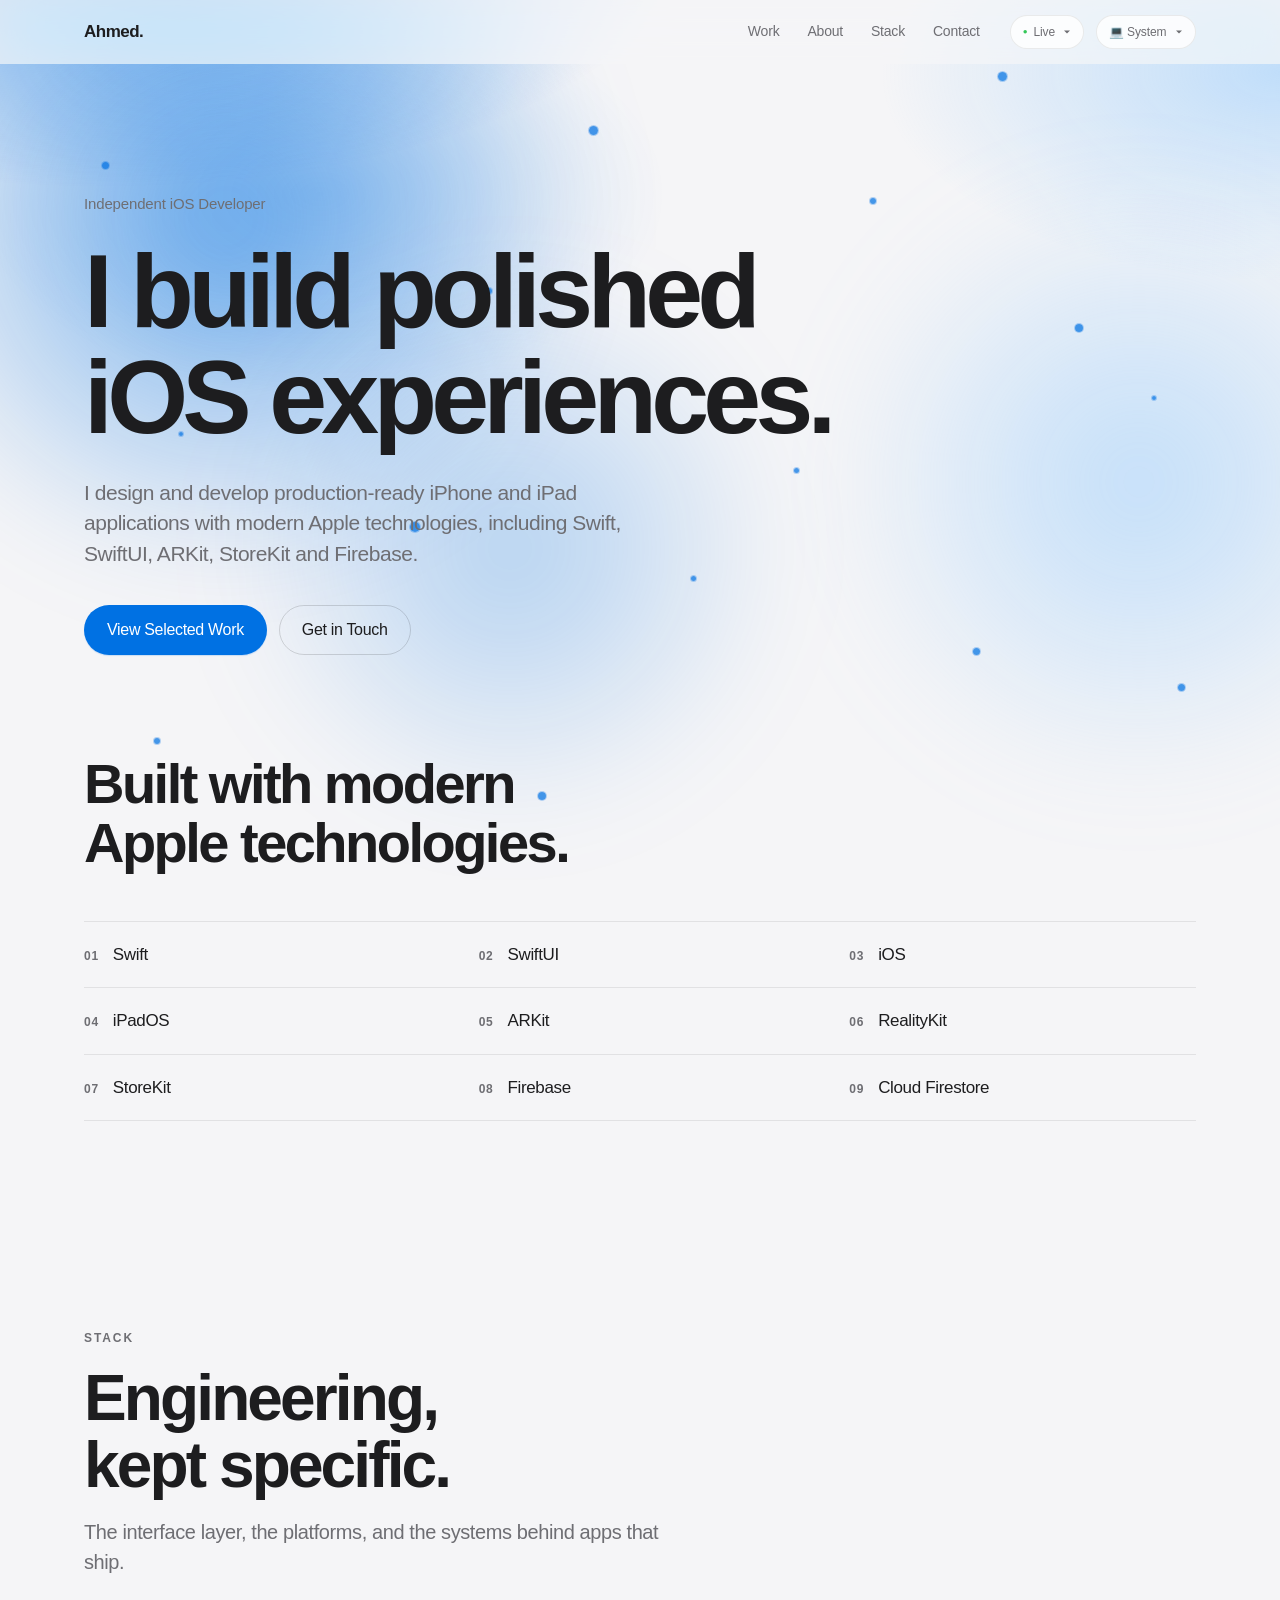
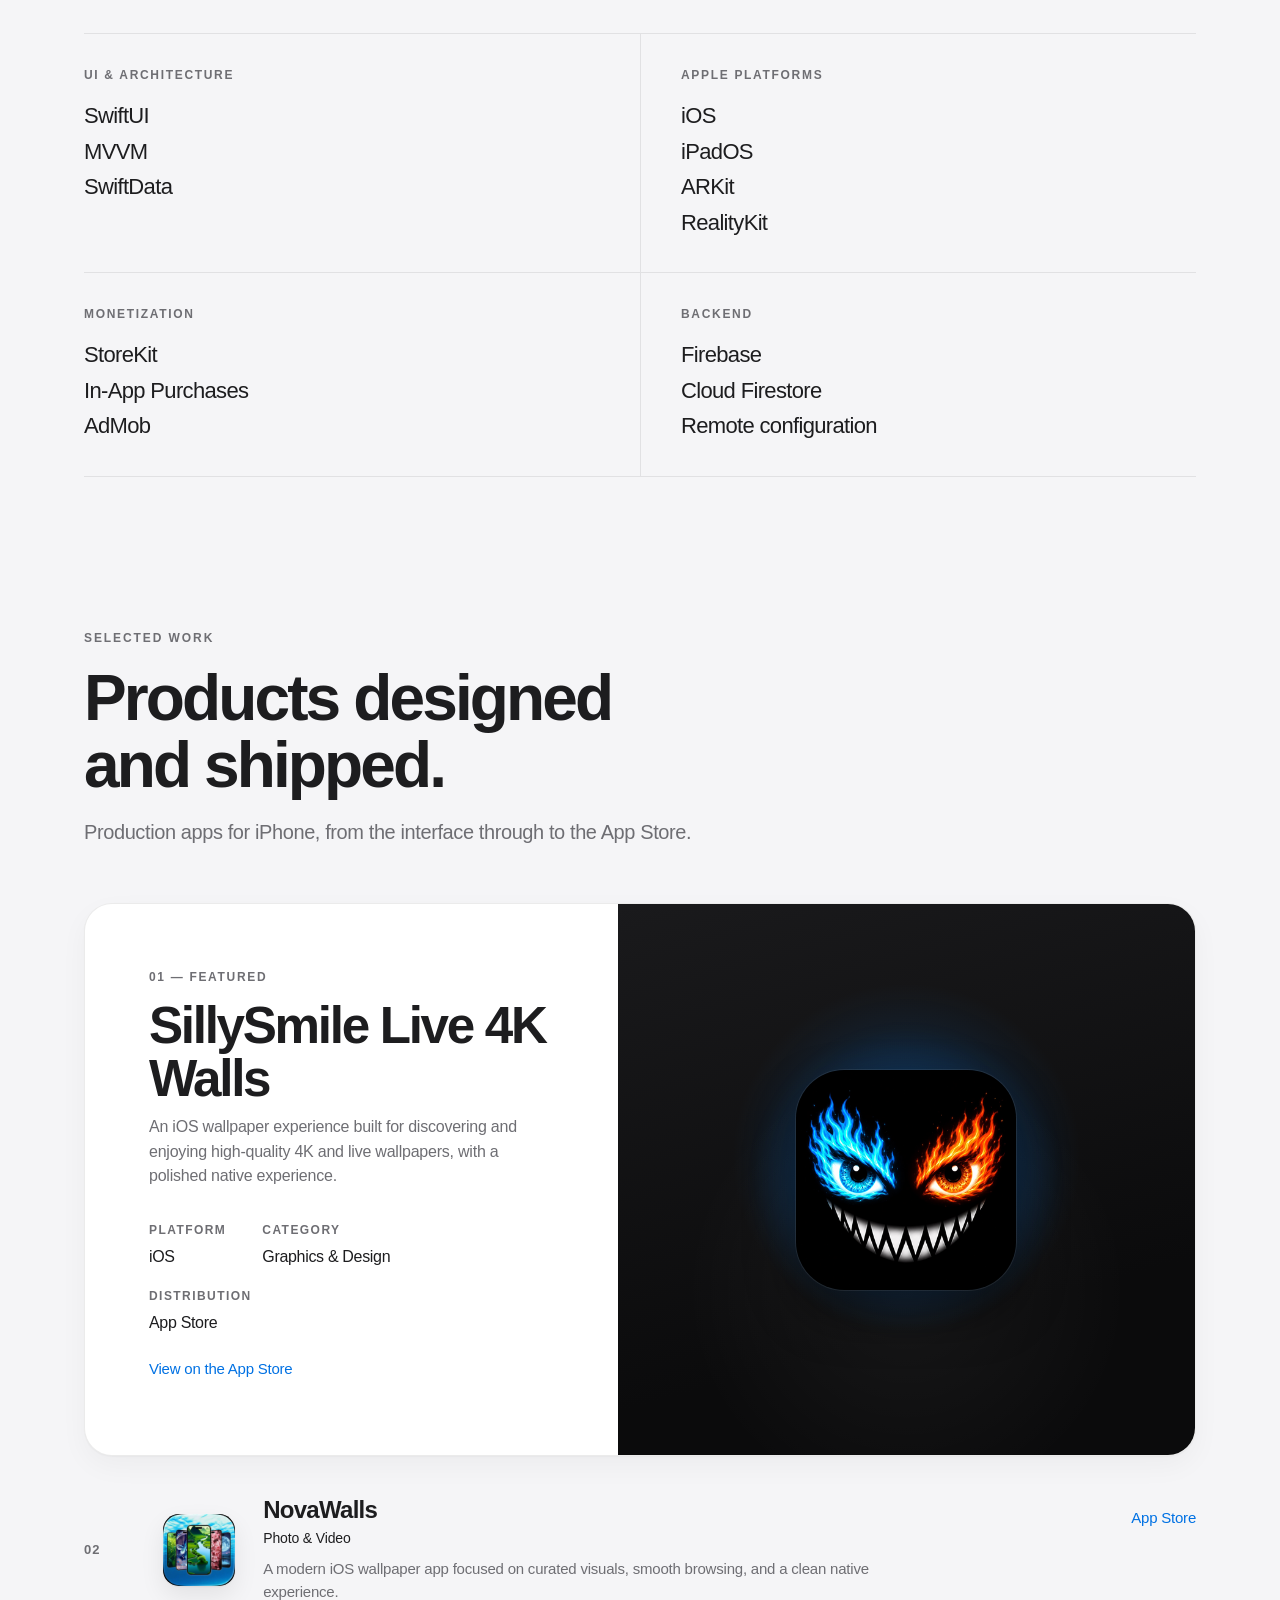
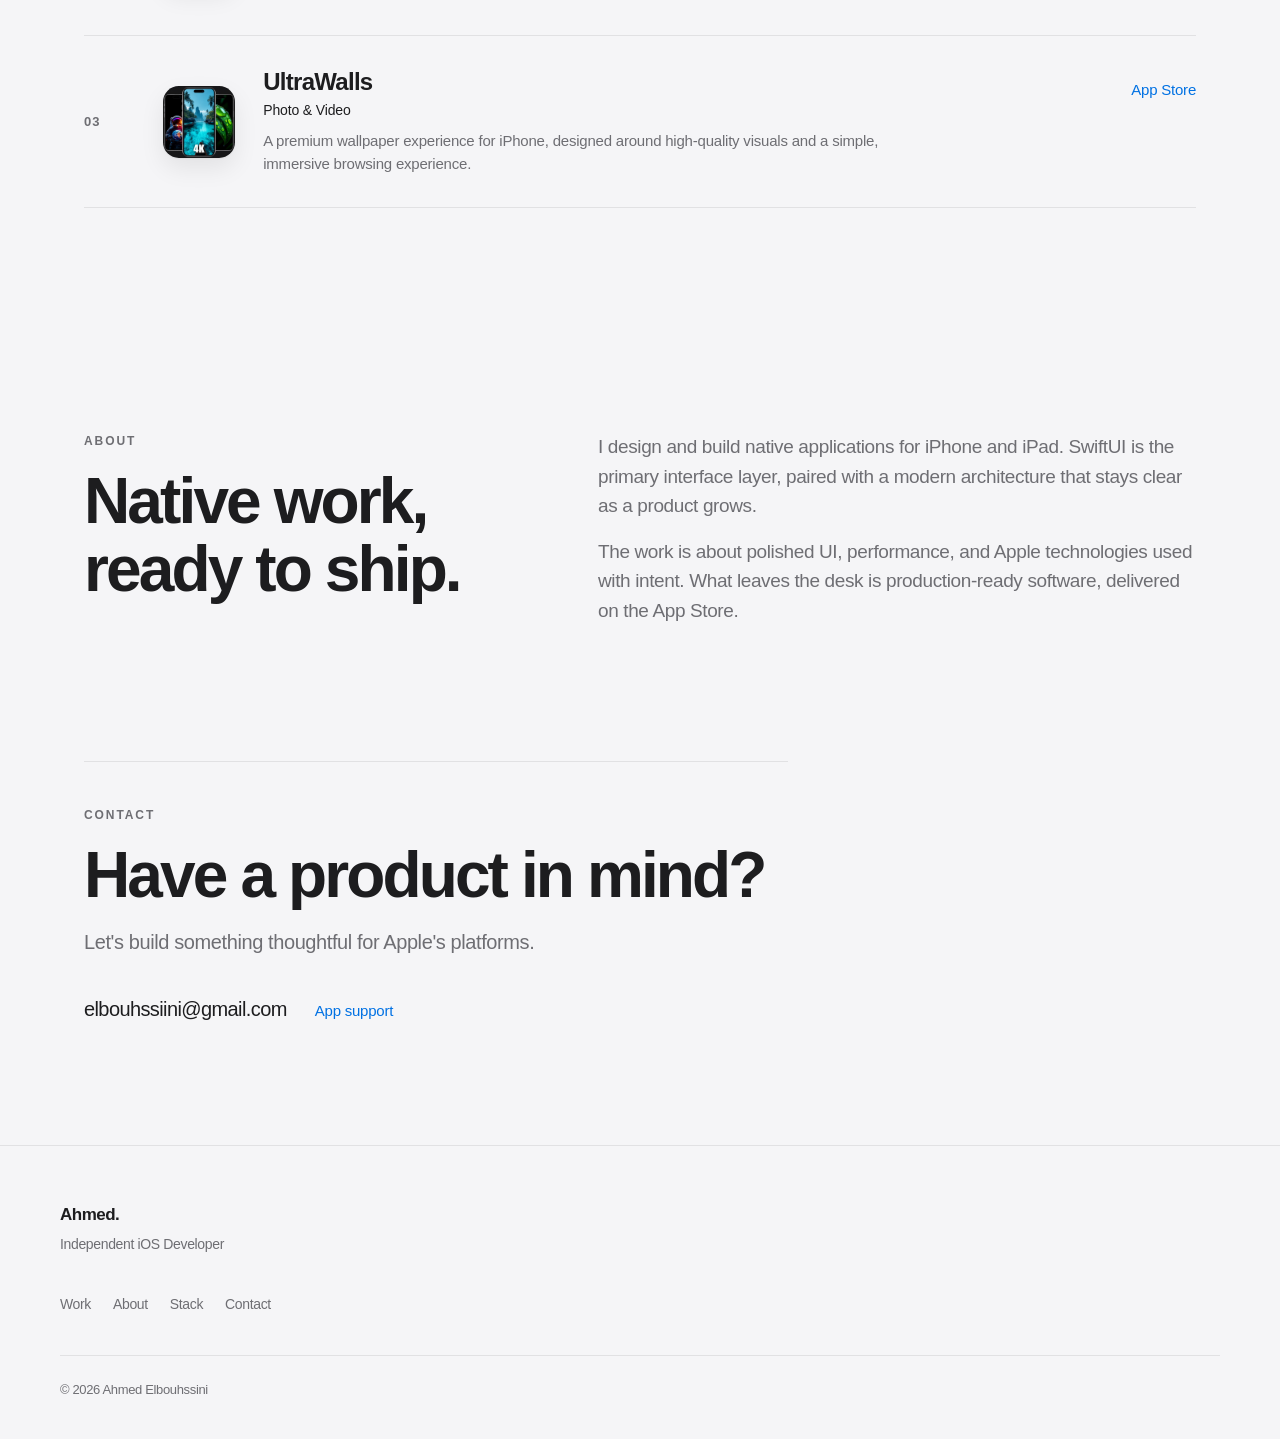
==== index.html @ b19d65b2 "Show only Live on the sync pill until it is opened. Co-authored-by: Cursor <cursoragent@cursor.com>" ====
<!DOCTYPE html>
<html lang="en">

<head>
    <meta charset="UTF-8">
    <meta name="viewport" content="width=device-width, initial-scale=1.0">
    <title>Ahmed Elbouhssini — Independent iOS Developer</title>
    <meta name="description"
        content="Independent iOS developer building polished experiences for iPhone and iPad.">
    <meta name="author" content="Ahmed Elbouhssini">
    <meta name="theme-color" content="#f5f5f7">
    <meta name="robots" content="index, follow">
    <link rel="canonical" href="https://elbouhssiini-a11y.github.io/">

    <meta property="og:type" content="website">
    <meta property="og:url" content="https://elbouhssiini-a11y.github.io/">
    <meta property="og:title" content="Ahmed Elbouhssini — Independent iOS Developer">
    <meta property="og:description"
        content="Independent iOS developer building polished experiences for iPhone and iPad.">
    <meta property="og:site_name" content="Ahmed Elbouhssini">
    <meta property="og:locale" content="en_US">

    <meta name="twitter:card" content="summary">
    <meta name="twitter:title" content="Ahmed Elbouhssini — Independent iOS Developer">
    <meta name="twitter:description"
        content="Independent iOS developer building polished experiences for iPhone and iPad.">

    <script>
        (function () {
            try {
                var key = "portfolio-theme";
                var pref = localStorage.getItem(key) || "system";
                var resolved = pref === "dark" || (pref !== "light" && window.matchMedia("(prefers-color-scheme: dark)").matches)
                    ? "dark"
                    : "light";
                document.documentElement.setAttribute("data-theme", resolved);
                document.documentElement.setAttribute("data-theme-pref", pref);
                var themeMeta = document.querySelector('meta[name="theme-color"]');
                if (themeMeta) themeMeta.setAttribute("content", resolved === "dark" ? "#0b0b0c" : "#f5f5f7");
            } catch (e) {}
        })();
    </script>
    <link rel="stylesheet" href="style.css">
</head>

<body>
    <div class="ambient" aria-hidden="true">
        <span class="ambient-orb ambient-orb-a"></span>
        <span class="ambient-orb ambient-orb-b"></span>
        <span class="ambient-orb ambient-orb-c"></span>
        <div class="ambient-dots">
            <span></span><span></span><span></span><span></span>
            <span></span><span></span><span></span><span></span>
            <span></span><span></span><span></span><span></span>
            <span></span><span></span><span></span><span></span>
        </div>
    </div>
    <a class="skip-link" href="#main">Skip to content</a>

    <header class="site-header">
        <nav class="nav" aria-label="Primary">
            <a class="logo" href="index.html">Ahmed.</a>
            <div class="nav-right">
                <ul class="nav-links" id="primary-nav">
                    <li><a href="#work">Work</a></li>
                    <li><a href="#about">About</a></li>
                    <li><a href="#stack">Stack</a></li>
                    <li><a href="#contact">Contact</a></li>
                </ul>
                <div class="sync-status" id="sync-status" hidden>
                    <button type="button" class="sync-status-toggle" id="sync-status-toggle" aria-expanded="false" aria-controls="sync-status-panel">
                        <span class="sync-status-dot" aria-hidden="true">●</span>
                        <span id="sync-status-label">Live</span>
                    </button>
                    <div class="sync-status-panel" id="sync-status-panel" role="status" hidden>
                        <p id="sync-status-detail"></p>
                    </div>
                </div>
                <noscript>
                    <p class="sync-status is-unavailable"><span aria-hidden="true">●</span> Sync unavailable</p>
                </noscript>
                <div class="theme-switch">
                    <label class="visually-hidden" for="theme-select">Appearance</label>
                    <select id="theme-select" class="theme-select" aria-label="Appearance">
                        <option value="system">💻 System</option>
                        <option value="light">☀️ Light</option>
                        <option value="dark">🌙 Dark</option>
                    </select>
                </div>
                <button class="nav-toggle" type="button" aria-expanded="false" aria-controls="primary-nav"
                    aria-label="Open menu">
                    <span></span><span></span><span></span>
                </button>
            </div>
        </nav>
    </header>

    <main id="main">
        <section class="hero" aria-labelledby="hero-heading">
            <div class="hero-inner reveal">
                <p class="hero-eyebrow">Independent iOS Developer</p>
                <h1 id="hero-heading">I build polished iOS experiences.</h1>
                <p class="hero-copy">
                    I design and develop production-ready iPhone and iPad applications with modern Apple technologies, including Swift, SwiftUI, ARKit, StoreKit and Firebase.
                </p>
                <div class="hero-actions">
                    <a href="#work" class="btn btn-primary">View Selected Work</a>
                    <a href="#contact" class="btn btn-secondary">Get in Touch</a>
                </div>
            </div>
        </section>

        <section class="tech-band" aria-labelledby="tech-heading">
            <div class="container">
                <h2 class="tech-statement reveal" id="tech-heading">Built with modern Apple technologies.</h2>
                <ol class="tech-index reveal">
                    <li>Swift</li>
                    <li>SwiftUI</li>
                    <li>iOS</li>
                    <li>iPadOS</li>
                    <li>ARKit</li>
                    <li>RealityKit</li>
                    <li>StoreKit</li>
                    <li>Firebase</li>
                    <li>Cloud Firestore</li>
                </ol>
            </div>
        </section>

        <section class="section" id="stack" aria-labelledby="stack-heading">
            <div class="container">
                <header class="section-intro reveal">
                    <p class="section-kicker">Stack</p>
                    <h2 class="section-title" id="stack-heading">Engineering, kept specific.</h2>
                    <p class="section-lead">The interface layer, the platforms, and the systems behind apps that ship.</p>
                </header>
                <div class="stack-grid reveal">
                    <article class="stack-group">
                        <h3>UI &amp; Architecture</h3>
                        <ul>
                            <li>SwiftUI</li>
                            <li>MVVM</li>
                            <li>SwiftData</li>
                        </ul>
                    </article>
                    <article class="stack-group">
                        <h3>Apple Platforms</h3>
                        <ul>
                            <li>iOS</li>
                            <li>iPadOS</li>
                            <li>ARKit</li>
                            <li>RealityKit</li>
                        </ul>
                    </article>
                    <article class="stack-group">
                        <h3>Monetization</h3>
                        <ul>
                            <li>StoreKit</li>
                            <li>In-App Purchases</li>
                            <li>AdMob</li>
                        </ul>
                    </article>
                    <article class="stack-group">
                        <h3>Backend</h3>
                        <ul>
                            <li>Firebase</li>
                            <li>Cloud Firestore</li>
                            <li>Remote configuration</li>
                        </ul>
                    </article>
                </div>
            </div>
        </section>

        <section class="section section-work" id="work" aria-labelledby="work-heading">
            <div class="container">
                <header class="section-intro reveal">
                    <p class="section-kicker">Selected work</p>
                    <h2 class="section-title" id="work-heading">Products designed and shipped.</h2>
                    <p class="section-lead">Production apps for iPhone, from the interface through to the App Store.</p>
                </header>

                <p class="work-status" id="work-status" role="status">Loading selected work.</p>
                <div id="work-featured"></div>
                <div class="case-list" id="work-cases"></div>
                <noscript>
                    <p class="work-status">Selected work loads from the published app list and needs JavaScript.</p>
                </noscript>
            </div>
        </section>

        <section class="section" id="about" aria-labelledby="about-heading">
            <div class="container">
                <div class="about-split reveal">
                    <div>
                        <p class="section-kicker">About</p>
                        <h2 class="section-title" id="about-heading">Native work, ready to ship.</h2>
                    </div>
                    <div class="about-copy">
                        <p>I design and build native applications for iPhone and iPad. SwiftUI is the primary interface layer, paired with a modern architecture that stays clear as a product grows.</p>
                        <p>The work is about polished UI, performance, and Apple technologies used with intent. What leaves the desk is production-ready software, delivered on the App Store.</p>
                    </div>
                </div>
            </div>
        </section>

        <section class="section section-contact" id="contact" aria-labelledby="contact-heading">
            <div class="container">
                <div class="contact-block reveal">
                    <p class="section-kicker">Contact</p>
                    <h2 class="section-title" id="contact-heading">Have a product in mind?</h2>
                    <p class="section-lead">Let's build something thoughtful for Apple's platforms.</p>
                    <div class="contact-links">
                        <a class="contact-email" href="mailto:elbouhssiini@gmail.com">elbouhssiini@gmail.com</a>
                        <a class="arrow-link" href="https://sites.google.com/view/elbouhssini-apps-hub/home" target="_blank" rel="noopener noreferrer">
                            App support
                            <span class="visually-hidden">(opens in a new tab)</span>
                        </a>
                    </div>
                </div>
            </div>
        </section>
    </main>

    <footer class="site-footer">
        <div class="footer-inner">
            <div>
                <p class="footer-brand">Ahmed.</p>
                <p class="footer-tag">Independent iOS Developer</p>
            </div>
            <ul class="footer-nav">
                <li><a href="#work">Work</a></li>
                <li><a href="#about">About</a></li>
                <li><a href="#stack">Stack</a></li>
                <li><a href="#contact">Contact</a></li>
            </ul>
            <div class="footer-bottom">
                <p>&copy; 2026 Ahmed Elbouhssini</p>
            </div>
        </div>
    </footer>

    <script src="script.js"></script>
    <script src="apps.js"></script>
</body>

</html>
---- style.css ----
/* Apple-inspired portfolio. Shared by the homepage and inner pages. */

:root,
html[data-theme="light"] {
  color-scheme: light;
  --bg: #f5f5f7;
  --bg-elevated: #ffffff;
  --bg-soft: #fbfbfd;
  --text: #1d1d1f;
  --text-secondary: #6e6e73;
  --text-tertiary: #86868b;
  --border: rgba(0, 0, 0, 0.08);
  --line: rgba(0, 0, 0, 0.14);
  --blue: #0071e3;
  --blue-hover: #0077ed;
  --blue-soft: rgba(0, 113, 227, 0.08);
  --shadow: 0 1px 2px rgba(0, 0, 0, 0.04), 0 10px 28px rgba(0, 0, 0, 0.04);
  --shadow-hover: 0 8px 24px rgba(0, 0, 0, 0.06);
  --nav-bg: rgba(245, 245, 247, 0.72);
  --nav-bg-scrolled: rgba(245, 245, 247, 0.86);
  --nav-bg-mobile: #f5f5f7;
  --control-hover: rgba(0, 0, 0, 0.04);
  --chip-muted-bg: #f0f0f2;
  --hero-accent: linear-gradient(90deg, #1d1d1f 0%, #3a3a3c 50%, #0071e3 100%);
  --hero-glow: radial-gradient(ellipse at center, rgba(0, 113, 227, 0.16), transparent 68%);
  --icon-glow: radial-gradient(circle, rgba(10, 132, 255, 0.42), transparent 68%);
  --featured-visual:
    radial-gradient(circle at 50% 46%, rgba(10, 132, 255, 0.28), transparent 42%),
    radial-gradient(circle at 50% 70%, rgba(255, 255, 255, 0.05), transparent 46%),
    linear-gradient(165deg, #1a1a1c 0%, #0b0b0c 72%);
  --btn-primary-shadow: 0 1px 1px rgba(0, 113, 227, 0.18);
  --btn-primary-shadow-hover: 0 8px 20px rgba(0, 113, 227, 0.22);
  --btn-primary-shadow-active: 0 1px 2px rgba(0, 113, 227, 0.2);
  --shadow-card-hover: 0 12px 32px rgba(0, 0, 0, 0.08);
  --theme-select-bg: rgba(255, 255, 255, 0.85);
  --header-scrolled-shadow: 0 1px 0 rgba(0, 0, 0, 0.04);
  --hero-badge-shadow: 0 1px 2px rgba(0, 0, 0, 0.04);
  --icon-shadow:
    0 0 0 1px rgba(255, 255, 255, 0.08),
    0 24px 50px rgba(0, 0, 0, 0.45);
  --app-icon-shadow: 0 1px 2px rgba(0, 0, 0, 0.06), 0 10px 24px rgba(0, 0, 0, 0.08);
  --chip-text: #0071e3;
  --stage: #0b0b0c;
  --ambient-a: rgba(0, 113, 227, 0.55);
  --ambient-b: rgba(120, 190, 255, 0.42);
  --ambient-c: rgba(0, 113, 227, 0.28);
  --dot: rgba(0, 113, 227, 0.72);
  --dot-ring: rgba(0, 113, 227, 0.28);
  --radius: 24px;
  --radius-sm: 14px;
  --radius-icon: 22%;
  --nav-h: 64px;
  --max: 1160px;
  --space: 24px;
  --ease: cubic-bezier(0.25, 0.1, 0.25, 1);
  --ease-out: cubic-bezier(0.16, 1, 0.3, 1);
  --duration: 0.28s;
  --theme-duration: 0.25s;
  --font: -apple-system, BlinkMacSystemFont, "SF Pro Display", "SF Pro Text",
    "Helvetica Neue", Helvetica, Arial, sans-serif;
}

html[data-theme="dark"] {
  color-scheme: dark;
  --bg: #0b0b0c;
  --bg-elevated: #161618;
  --bg-soft: #101012;
  --text: #f5f5f7;
  --text-secondary: #a1a1a6;
  --text-tertiary: #8e8e93;
  --border: rgba(255, 255, 255, 0.1);
  --line: rgba(255, 255, 255, 0.16);
  --blue: #0a84ff;
  --blue-hover: #409cff;
  --blue-soft: rgba(10, 132, 255, 0.16);
  --shadow: 0 1px 0 rgba(255, 255, 255, 0.04), 0 12px 32px rgba(0, 0, 0, 0.35);
  --shadow-hover: 0 16px 36px rgba(0, 0, 0, 0.45);
  --nav-bg: rgba(11, 11, 12, 0.72);
  --nav-bg-scrolled: rgba(11, 11, 12, 0.88);
  --nav-bg-mobile: #0b0b0c;
  --control-hover: rgba(255, 255, 255, 0.06);
  --chip-muted-bg: #2c2c2e;
  --hero-accent: linear-gradient(90deg, #f5f5f7 0%, #d2d2d7 45%, #0a84ff 100%);
  --hero-glow: radial-gradient(ellipse at center, rgba(10, 132, 255, 0.2), transparent 68%);
  --icon-glow: radial-gradient(circle, rgba(10, 132, 255, 0.45), transparent 68%);
  --featured-visual:
    radial-gradient(circle at 50% 46%, rgba(10, 132, 255, 0.32), transparent 42%),
    radial-gradient(circle at 50% 72%, rgba(255, 255, 255, 0.04), transparent 46%),
    linear-gradient(165deg, #141416 0%, #070708 72%);
  --btn-primary-shadow: 0 1px 2px rgba(0, 0, 0, 0.35);
  --btn-primary-shadow-hover: 0 8px 22px rgba(10, 132, 255, 0.28);
  --btn-primary-shadow-active: 0 1px 2px rgba(0, 0, 0, 0.4);
  --shadow-card-hover: 0 16px 40px rgba(0, 0, 0, 0.45);
  --theme-select-bg: rgba(28, 28, 30, 0.92);
  --header-scrolled-shadow: 0 1px 0 rgba(255, 255, 255, 0.06);
  --hero-badge-shadow: 0 1px 2px rgba(0, 0, 0, 0.45);
  --icon-shadow:
    0 0 0 1px rgba(255, 255, 255, 0.1),
    0 24px 50px rgba(0, 0, 0, 0.55);
  --app-icon-shadow: 0 2px 8px rgba(0, 0, 0, 0.4), 0 12px 28px rgba(0, 0, 0, 0.4);
  --chip-text: #64b4ff;
  --stage: #070708;
  --ambient-a: rgba(10, 132, 255, 0.5);
  --ambient-b: rgba(90, 170, 255, 0.32);
  --ambient-c: rgba(10, 132, 255, 0.2);
  --dot: rgba(140, 196, 255, 0.85);
  --dot-ring: rgba(10, 132, 255, 0.45);
}

*,
*::before,
*::after {
  margin: 0;
  padding: 0;
  box-sizing: border-box;
}

html {
  scroll-behavior: smooth;
  scroll-padding-top: 84px;
  -webkit-text-size-adjust: 100%;
}

html:has(.ambient) {
  background-color: var(--bg);
  transition: background-color var(--theme-duration) var(--ease);
}

body {
  font-family: var(--font);
  background: var(--bg);
  color: var(--text);
  line-height: 1.5;
  font-weight: 400;
  letter-spacing: -0.022em;
  -webkit-font-smoothing: antialiased;
  -moz-osx-font-smoothing: grayscale;
  overflow-x: clip;
  transition:
    background-color var(--theme-duration) var(--ease),
    color var(--theme-duration) var(--ease);
}

body:has(.ambient) {
  background-color: transparent;
  position: relative;
  z-index: 0;
}

body:has(.ambient) > main,
body:has(.ambient) > .site-footer {
  position: relative;
  z-index: 1;
}

.ambient {
  position: fixed;
  inset: 0;
  z-index: 0;
  overflow: hidden;
  pointer-events: none;
  background:
    radial-gradient(ellipse 80% 50% at 8% -8%, var(--ambient-a), transparent 58%),
    radial-gradient(ellipse 60% 45% at 100% 8%, var(--ambient-b), transparent 52%);
}

.ambient-orb {
  position: absolute;
  display: block;
  border-radius: 50%;
  filter: blur(48px);
}

.ambient-orb-a {
  width: min(62vw, 760px);
  height: min(62vw, 760px);
  top: -18vh;
  left: -12vw;
  background: radial-gradient(circle, var(--ambient-a) 0%, transparent 68%);
  animation: ambient-drift-a 22s ease-in-out infinite;
}

.ambient-orb-b {
  width: min(52vw, 640px);
  height: min(52vw, 640px);
  top: 18vh;
  right: -14vw;
  background: radial-gradient(circle, var(--ambient-b) 0%, transparent 68%);
  animation: ambient-drift-b 28s ease-in-out infinite;
}

.ambient-orb-c {
  width: min(46vw, 560px);
  height: min(46vw, 560px);
  bottom: 8vh;
  left: 18vw;
  background: radial-gradient(circle, var(--ambient-c) 0%, transparent 70%);
  animation: ambient-drift-c 34s ease-in-out infinite;
}

@keyframes ambient-drift-a {
  0%,
  100% { transform: translate3d(0, 0, 0); }
  50% { transform: translate3d(64px, 48px, 0); }
}

@keyframes ambient-drift-b {
  0%,
  100% { transform: translate3d(0, 0, 0); }
  50% { transform: translate3d(-72px, 36px, 0); }
}

@keyframes ambient-drift-c {
  0%,
  100% { transform: translate3d(0, 0, 0); }
  50% { transform: translate3d(40px, -56px, 0); }
}

.ambient-dots {
  position: absolute;
  inset: 0;
}

.ambient-dots span {
  position: absolute;
  display: block;
  border-radius: 50%;
  background: var(--dot);
  box-shadow: 0 0 0 1px var(--dot-ring);
  animation: dot-drift var(--dur, 16s) ease-in-out infinite;
  animation-delay: var(--delay, 0s);
}

@keyframes dot-drift {
  0%,
  100% { transform: translate3d(0, 0, 0); }
  50% { transform: translate3d(var(--dx), var(--dy), 0); }
}

.ambient-dots span:nth-child(1)  { width: 7px;  height: 7px;  top: 18%; left: 8%;  --dx: 36px;  --dy: -90px; --dur: 14s; --delay: -2s; }
.ambient-dots span:nth-child(2)  { width: 5px;  height: 5px;  top: 28%; left: 22%; --dx: -28px; --dy: -70px; --dur: 18s; --delay: -6s; }
.ambient-dots span:nth-child(3)  { width: 9px;  height: 9px;  top: 14%; left: 46%; --dx: 48px;  --dy: 80px;  --dur: 16s; --delay: -1s; }
.ambient-dots span:nth-child(4)  { width: 6px;  height: 6px;  top: 22%; left: 68%; --dx: -40px; --dy: -60px; --dur: 20s; --delay: -8s; }
.ambient-dots span:nth-child(5)  { width: 8px;  height: 8px;  top: 36%; left: 84%; --dx: -56px; --dy: 74px;  --dur: 15s; --delay: -4s; }
.ambient-dots span:nth-child(6)  { width: 4px;  height: 4px;  top: 48%; left: 14%; --dx: 30px;  --dy: -84px; --dur: 17s; --delay: -9s; }
.ambient-dots span:nth-child(7)  { width: 10px; height: 10px; top: 58%; left: 32%; --dx: 44px;  --dy: -66px; --dur: 19s; --delay: -3s; }
.ambient-dots span:nth-child(8)  { width: 5px;  height: 5px;  top: 64%; left: 54%; --dx: -24px; --dy: 90px;  --dur: 13s; --delay: -7s; }
.ambient-dots span:nth-child(9)  { width: 7px;  height: 7px;  top: 72%; left: 76%; --dx: -46px; --dy: -72px; --dur: 21s; --delay: -5s; }
.ambient-dots span:nth-child(10) { width: 6px;  height: 6px;  top: 82%; left: 12%; --dx: 52px;  --dy: -48px; --dur: 16s; --delay: -11s; }
.ambient-dots span:nth-child(11) { width: 8px;  height: 8px;  top: 88%; left: 42%; --dx: -34px; --dy: -88px; --dur: 18s; --delay: -2s; }
.ambient-dots span:nth-child(12) { width: 4px;  height: 4px;  top: 44%; left: 90%; --dx: -60px; --dy: -40px; --dur: 15s; --delay: -10s; }
.ambient-dots span:nth-child(13) { width: 9px;  height: 9px;  top: 8%;  left: 78%; --dx: 24px;  --dy: 96px;  --dur: 22s; --delay: -6s; }
.ambient-dots span:nth-child(14) { width: 5px;  height: 5px;  top: 52%; left: 62%; --dx: 38px;  --dy: -54px; --dur: 14s; --delay: -8s; }
.ambient-dots span:nth-child(15) { width: 7px;  height: 7px;  top: 76%; left: 92%; --dx: -42px; --dy: -78px; --dur: 19s; --delay: -1s; }
.ambient-dots span:nth-child(16) { width: 6px;  height: 6px;  top: 32%; left: 38%; --dx: 20px;  --dy: 70px;  --dur: 17s; --delay: -12s; }

::selection {
  background: var(--blue-soft);
  color: var(--text);
}

img {
  max-width: 100%;
  display: block;
}

a {
  color: var(--blue);
  text-decoration: none;
  transition: color var(--duration) var(--ease);
}

a:hover {
  color: var(--blue-hover);
}

:focus-visible {
  outline: 2px solid var(--blue);
  outline-offset: 3px;
  border-radius: 6px;
}

.skip-link {
  position: absolute;
  left: -999px;
  top: 0;
  background: var(--blue);
  color: #fff;
  padding: 0.75rem 1rem;
  z-index: 1000;
  border-radius: 0 0 8px 0;
}

.skip-link:focus {
  left: 0;
  color: #fff;
}

.visually-hidden {
  position: absolute;
  width: 1px;
  height: 1px;
  padding: 0;
  margin: -1px;
  overflow: hidden;
  clip: rect(0, 0, 0, 0);
  white-space: nowrap;
  border: 0;
}

/* ——— Nav ——— */
.site-header {
  position: sticky;
  top: 0;
  z-index: 100;
  height: var(--nav-h);
  background: var(--nav-bg);
  backdrop-filter: saturate(180%) blur(20px);
  -webkit-backdrop-filter: saturate(180%) blur(20px);
  border-bottom: 1px solid transparent;
  transition:
    border-color var(--duration) var(--ease),
    background var(--theme-duration) var(--ease),
    box-shadow var(--duration) var(--ease);
}

.site-header.is-scrolled {
  background: var(--nav-bg-scrolled);
  border-bottom-color: var(--border);
  box-shadow: var(--header-scrolled-shadow);
}

.nav {
  max-width: var(--max);
  margin: 0 auto;
  height: 100%;
  padding-left: max(var(--space), env(safe-area-inset-left));
  padding-right: max(var(--space), env(safe-area-inset-right));
  display: flex;
  align-items: center;
  justify-content: space-between;
  gap: 1rem;
}

.nav-right {
  display: flex;
  align-items: center;
  gap: 8px;
}

.logo {
  font-size: 17px;
  font-weight: 600;
  letter-spacing: -0.03em;
  color: var(--text);
  text-decoration: none;
  white-space: nowrap;
  transition: opacity var(--duration) var(--ease);
}

.logo:hover {
  color: var(--text);
  opacity: 0.62;
}

.nav-links {
  display: flex;
  align-items: center;
  gap: 4px;
  list-style: none;
  margin-right: 8px;
}

.nav-links a {
  position: relative;
  display: inline-flex;
  align-items: center;
  min-height: 36px;
  padding: 6px 12px;
  font-size: 14px;
  font-weight: 400;
  letter-spacing: -0.015em;
  color: var(--text-secondary);
  text-decoration: none;
  border-radius: 980px;
  transition:
    color var(--duration) var(--ease),
    background-color var(--duration) var(--ease);
}

.nav-links a:hover {
  color: var(--text);
  background: var(--control-hover);
}

.nav-links a[aria-current="page"] {
  color: var(--text);
}

.nav-links a[aria-current="page"]::after {
  content: "";
  position: absolute;
  left: 12px;
  right: 12px;
  bottom: 4px;
  height: 1px;
  border-radius: 2px;
  background: var(--blue);
}

.nav-toggle {
  display: none;
  width: 44px;
  height: 44px;
  border: 0;
  background: transparent;
  cursor: pointer;
  border-radius: 12px;
  align-items: center;
  justify-content: center;
  flex-direction: column;
  gap: 5px;
}

.nav-toggle:hover {
  background: var(--control-hover);
}

.nav-toggle span {
  display: block;
  width: 18px;
  height: 1.5px;
  background: var(--text);
  border-radius: 2px;
  transition: transform var(--duration) var(--ease), opacity 0.2s;
}

.nav-toggle[aria-expanded="true"] span:nth-child(1) {
  transform: translateY(6.5px) rotate(45deg);
}

.nav-toggle[aria-expanded="true"] span:nth-child(2) {
  opacity: 0;
}

.nav-toggle[aria-expanded="true"] span:nth-child(3) {
  transform: translateY(-6.5px) rotate(-45deg);
}

.theme-switch {
  display: flex;
  align-items: center;
}

.theme-select {
  appearance: none;
  -webkit-appearance: none;
  min-height: 34px;
  padding: 6px 28px 6px 12px;
  border-radius: 980px;
  border: 1px solid var(--border);
  background-color: var(--theme-select-bg);
  background-image: url("data:image/svg+xml,%3Csvg xmlns='http://www.w3.org/2000/svg' width='12' height='12' viewBox='0 0 12 12'%3E%3Cpath fill='%236e6e73' d='M3 4.5L6 7.5L9 4.5'/%3E%3C/svg%3E");
  background-repeat: no-repeat;
  background-position: right 10px center;
  color: var(--text-secondary);
  font: inherit;
  font-size: 12px;
  font-weight: 500;
  letter-spacing: -0.01em;
  cursor: pointer;
  transition:
    background-color var(--theme-duration) var(--ease),
    border-color var(--duration) var(--ease),
    color var(--duration) var(--ease);
}

html[data-theme="dark"] .theme-select {
  background-image: url("data:image/svg+xml,%3Csvg xmlns='http://www.w3.org/2000/svg' width='12' height='12' viewBox='0 0 12 12'%3E%3Cpath fill='%23a1a1a6' d='M3 4.5L6 7.5L9 4.5'/%3E%3C/svg%3E");
}

.theme-select:hover {
  color: var(--text);
  border-color: var(--line);
}

.theme-select:focus-visible {
  outline: 2px solid var(--blue);
  outline-offset: 3px;
}

/* ——— Layout ——— */
.container {
  max-width: var(--max);
  margin: 0 auto;
  padding-left: max(var(--space), env(safe-area-inset-left));
  padding-right: max(var(--space), env(safe-area-inset-right));
}

.section {
  padding: 112px 0;
}

.section-tight {
  padding: 72px 0 96px;
}

.section-kicker,
.section-label {
  display: block;
  font-size: 12px;
  font-weight: 600;
  letter-spacing: 0.16em;
  text-transform: uppercase;
  color: var(--text-secondary);
  margin-bottom: 18px;
}

.section-title {
  font-size: clamp(40px, 5vw, 64px);
  font-weight: 600;
  letter-spacing: -0.045em;
  line-height: 1.05;
  text-wrap: balance;
  margin-bottom: 18px;
}

.section-lead {
  font-size: clamp(17px, 2vw, 20px);
  color: var(--text-secondary);
  max-width: 38rem;
  letter-spacing: -0.02em;
  line-height: 1.5;
}

.section-intro {
  max-width: 40rem;
  margin-bottom: 56px;
}

.section-head {
  text-align: center;
  margin-bottom: 48px;
}

.section-head .section-lead {
  margin: 0 auto;
}

/* ——— Hero ——— */
.hero {
  position: relative;
  padding: 128px 0 72px;
  overflow: hidden;
}

.hero::before {
  content: "";
  position: absolute;
  width: min(720px, 90vw);
  height: 420px;
  left: max(-40px, calc(50vw - 760px));
  top: -80px;
  background: var(--hero-glow);
  pointer-events: none;
  z-index: 0;
}

.hero-inner {
  position: relative;
  z-index: 1;
  max-width: var(--max);
  margin: 0 auto;
  padding-left: max(var(--space), env(safe-area-inset-left));
  padding-right: max(var(--space), env(safe-area-inset-right));
}

.hero-eyebrow,
.hero-badge {
  display: inline-flex;
  align-items: center;
  margin-bottom: 22px;
  font-size: 15px;
  font-weight: 500;
  letter-spacing: -0.01em;
  color: var(--text-secondary);
}

.hero h1 {
  max-width: min(100%, 10.6em);
  font-size: clamp(48px, 8.2vw, 104px);
  font-weight: 600;
  line-height: 1.02;
  letter-spacing: -0.055em;
  text-wrap: balance;
  margin-bottom: 28px;
}

.hero-copy {
  max-width: 34rem;
  font-size: clamp(17px, 2vw, 21px);
  line-height: 1.45;
  color: var(--text-secondary);
  letter-spacing: -0.022em;
}

.hero-actions {
  margin-top: 36px;
  display: flex;
  align-items: center;
  gap: 12px;
  flex-wrap: wrap;
}

.tech-pills,
.tag-list {
  display: flex;
  flex-wrap: wrap;
  gap: 8px;
  list-style: none;
}

.tech-pills {
  margin-top: 48px;
}

.tech-pills li,
.tag-list li,
.chip {
  display: inline-flex;
  align-items: center;
  min-height: 32px;
  padding: 6px 12px;
  border-radius: 980px;
  border: 1px solid var(--border);
  background: var(--bg-elevated);
  color: var(--text-secondary);
  font-size: 13px;
  font-weight: 500;
  letter-spacing: -0.01em;
}

.chip-muted {
  background: var(--chip-muted-bg);
  color: var(--text-secondary);
}

/* ——— Buttons ——— */
.btn {
  display: inline-flex;
  align-items: center;
  justify-content: center;
  gap: 6px;
  min-height: 48px;
  padding: 12px 22px;
  border-radius: 980px;
  font-size: 16px;
  font-weight: 500;
  letter-spacing: -0.02em;
  text-decoration: none;
  border: 1px solid transparent;
  cursor: pointer;
  transition:
    transform 0.25s var(--ease-out),
    background 0.25s var(--ease),
    box-shadow 0.25s var(--ease),
    border-color 0.25s var(--ease),
    color 0.25s var(--ease);
}

.btn:focus-visible {
  outline-offset: 4px;
}

.btn-primary {
  background: var(--blue);
  color: #fff;
  box-shadow: var(--btn-primary-shadow);
}

.btn-primary:hover {
  background: var(--blue-hover);
  color: #fff;
  transform: translateY(-1px);
  box-shadow: var(--btn-primary-shadow-hover);
}

.btn-primary:active {
  transform: translateY(0) scale(0.98);
  box-shadow: var(--btn-primary-shadow-active);
}

.btn-secondary {
  background: transparent;
  color: var(--text);
  border-color: var(--line);
  min-height: 48px;
  padding: 12px 22px;
}

.btn-secondary:hover {
  color: var(--text);
  background: var(--control-hover);
  border-color: var(--line);
  text-decoration: none;
}

.btn-secondary:active {
  transform: translateY(0) scale(0.98);
}

.btn-ghost {
  background: var(--bg-elevated);
  color: var(--text);
  border-color: var(--border);
}

.btn-ghost:hover {
  color: var(--text);
  background: var(--bg-elevated);
  box-shadow: var(--shadow);
  transform: translateY(-1px);
}

.btn-ghost:active {
  transform: translateY(0) scale(0.98);
}

.arrow-link {
  display: inline-flex;
  align-items: center;
  align-self: flex-start;
  min-height: 44px;
  margin-top: 4px;
  font-size: 15px;
  font-weight: 500;
  letter-spacing: -0.015em;
  color: var(--blue);
}

.arrow-link:hover {
  color: var(--blue-hover);
}

/* ——— Featured ——— */
.featured {
  padding: 0 var(--space) 48px;
}

.featured-card {
  display: grid;
  grid-template-columns: minmax(0, 0.96fr) minmax(0, 1.04fr);
  background: var(--bg-elevated);
  border-radius: 28px;
  overflow: hidden;
  border: 1px solid var(--border);
  box-shadow: var(--shadow);
  min-width: 0;
}

.featured-content {
  padding: clamp(36px, 5vw, 64px);
  display: flex;
  flex-direction: column;
  justify-content: center;
  min-width: 0;
}

.project-kicker,
.featured-kicker {
  font-size: 12px;
  font-weight: 600;
  letter-spacing: 0.14em;
  text-transform: uppercase;
  color: var(--text-secondary);
  margin-bottom: 18px;
}

.featured-content h2,
.featured-content h3 {
  font-size: clamp(36px, 4vw, 52px);
  font-weight: 600;
  letter-spacing: -0.045em;
  line-height: 1.02;
  margin-bottom: 10px;
}

.project-type {
  font-size: 17px;
  font-weight: 500;
  letter-spacing: -0.02em;
  color: var(--text);
  margin-bottom: 16px;
}

.project-copy {
  font-size: 16px;
  font-weight: 400;
  line-height: 1.55;
  letter-spacing: -0.014em;
  color: var(--text-secondary);
  max-width: 36rem;
  margin-bottom: 28px;
}

.featured-content .project-kicker,
.featured-content .project-type {
  margin-bottom: 14px;
}

.featured-content .project-type {
  margin-bottom: 14px;
  color: var(--text);
}

.tag-list {
  margin-bottom: 22px;
}

.featured-meta {
  display: flex;
  flex-wrap: wrap;
  gap: 8px;
  margin-bottom: 28px;
}

.featured-visual {
  position: relative;
  min-height: 460px;
  background: var(--featured-visual);
  display: flex;
  align-items: center;
  justify-content: center;
  overflow: hidden;
}

.featured-visual::before {
  content: "";
  position: absolute;
  width: 320px;
  height: 320px;
  border-radius: 50%;
  background: var(--icon-glow);
  filter: blur(6px);
  pointer-events: none;
}

.featured-app-icon {
  position: relative;
  z-index: 1;
  width: min(220px, 42vw);
  height: auto;
  aspect-ratio: 1;
  border-radius: var(--radius-icon);
  object-fit: cover;
  box-shadow: var(--icon-shadow);
  transition: transform 0.45s var(--ease-out);
}

.featured-card:hover .featured-app-icon {
  transform: scale(1.035);
}

/* ——— Project cards ——— */
.projects-grid {
  display: grid;
  grid-template-columns: repeat(2, minmax(0, 1fr));
  gap: 20px;
  margin-top: 20px;
}

.project-card {
  display: flex;
  flex-direction: column;
  gap: 22px;
  min-width: 0;
  padding: 28px;
  background: var(--bg-elevated);
  border: 1px solid var(--border);
  border-radius: var(--radius);
  box-shadow: var(--shadow);
  transition:
    transform 0.3s var(--ease-out),
    box-shadow 0.3s var(--ease),
    border-color var(--theme-duration) var(--ease),
    background-color var(--theme-duration) var(--ease);
}

.project-card:hover {
  transform: translateY(-4px);
  box-shadow: var(--shadow-hover);
}

.project-icon {
  width: 84px;
  height: 84px;
  border-radius: var(--radius-icon);
  object-fit: cover;
  box-shadow: var(--app-icon-shadow);
  transition: transform 0.45s var(--ease-out);
}

.project-card:hover .project-icon {
  transform: scale(1.04);
}

.project-body {
  display: flex;
  flex-direction: column;
  min-width: 0;
  flex: 1;
}

.project-card h3 {
  font-size: 24px;
  font-weight: 600;
  letter-spacing: -0.03em;
  line-height: 1.15;
  margin-bottom: 8px;
}

.project-card p {
  color: var(--text-secondary);
  font-size: 16px;
  line-height: 1.5;
  letter-spacing: -0.018em;
  margin-bottom: 16px;
}

/* ——— App cards (apps.html) ——— */
.apps-grid {
  display: grid;
  grid-template-columns: repeat(auto-fit, minmax(260px, 1fr));
  gap: 20px;
}

.app-card,
.resource-card,
.featured-card,
.capability,
.contact-panel,
.site-footer,
.hero-badge,
.support-card,
.content-panel {
  transition:
    background-color var(--theme-duration) var(--ease),
    border-color var(--theme-duration) var(--ease),
    box-shadow var(--theme-duration) var(--ease),
    color var(--theme-duration) var(--ease);
}

.app-card {
  position: relative;
  background: var(--bg-elevated);
  border: 1px solid var(--border);
  border-radius: var(--radius);
  padding: 28px;
  box-shadow: var(--shadow);
  overflow: hidden;
  display: flex;
  flex-direction: column;
  min-height: 280px;
  transition:
    background-color var(--theme-duration) var(--ease),
    border-color var(--theme-duration) var(--ease),
    box-shadow 0.3s var(--ease-out),
    color var(--theme-duration) var(--ease),
    transform 0.3s var(--ease-out);
}

.app-card:hover {
  transform: translateY(-4px);
  box-shadow: var(--shadow-card-hover);
}

.app-card:focus-within {
  border-color: var(--blue);
}

.app-icon {
  width: 104px;
  height: 104px;
  border-radius: var(--radius-icon);
  display: block;
  object-fit: cover;
  object-position: center;
  margin-bottom: 20px;
  background: transparent;
  box-shadow: var(--app-icon-shadow);
  transition: transform 0.45s var(--ease-out);
}

.app-card:hover .app-icon {
  transform: scale(1.04);
}

.app-card h3 {
  font-size: 22px;
  font-weight: 600;
  letter-spacing: -0.03em;
  line-height: 1.2;
  margin-bottom: 8px;
}

.app-card p {
  color: var(--text-secondary);
  font-size: 15px;
  line-height: 1.47;
  flex: 1;
  margin-bottom: 22px;
}

.app-card-footer {
  display: flex;
  align-items: center;
  justify-content: space-between;
  flex-wrap: wrap;
  gap: 12px;
  margin-top: auto;
}

.app-card-footer .btn {
  font-size: 15px;
  min-height: 44px;
  padding: 10px 18px;
}

.status {
  font-size: 12px;
  font-weight: 600;
  color: var(--text-tertiary);
  background: var(--chip-muted-bg);
  padding: 6px 10px;
  border-radius: 980px;
}

.app-link {
  font-size: 14px;
  font-weight: 600;
  color: var(--blue);
}

.app-link:hover {
  color: var(--blue-hover);
}

/* ——— Resource cards ——— */
.resources-grid {
  display: grid;
  grid-template-columns: repeat(auto-fit, minmax(240px, 1fr));
  gap: 18px;
  max-width: 420px;
  margin: 0 auto;
}

.resource-card {
  background: var(--bg-elevated);
  border: 1px solid var(--border);
  border-radius: var(--radius);
  padding: 28px 24px;
  text-decoration: none;
  color: inherit;
  display: block;
  height: 100%;
  box-shadow: var(--shadow);
}

.resource-card:hover {
  transform: translateY(-3px);
  box-shadow: var(--shadow-hover);
  color: inherit;
}

.resource-card:focus-visible {
  outline-offset: 4px;
}

.resource-card h3 {
  font-size: 19px;
  font-weight: 600;
  letter-spacing: -0.02em;
  margin-bottom: 8px;
}

.resource-card p {
  font-size: 14px;
  line-height: 1.47;
  color: var(--text-secondary);
  margin-bottom: 16px;
}

.resource-card .more {
  font-size: 14px;
  font-weight: 600;
  color: var(--blue);
}

/* ——— About ——— */
.section-about {
  padding-top: 40px;
}

.about-copy {
  max-width: 44rem;
}

.about-copy p {
  font-size: clamp(17px, 2vw, 19px);
  line-height: 1.55;
  letter-spacing: -0.02em;
  color: var(--text-secondary);
  max-width: 40rem;
}

.about-copy p + p {
  margin-top: 16px;
}

.capability-grid {
  display: grid;
  grid-template-columns: repeat(3, minmax(0, 1fr));
  gap: 16px;
  margin-top: 48px;
}

.capability {
  padding: 24px 22px;
  border-radius: 20px;
  border: 1px solid var(--border);
  background: var(--bg-elevated);
  min-width: 0;
}

.capability h3 {
  font-size: 12px;
  font-weight: 600;
  letter-spacing: 0.12em;
  text-transform: uppercase;
  color: var(--text-secondary);
  margin-bottom: 12px;
}

.capability p {
  font-size: 16px;
  line-height: 1.45;
  letter-spacing: -0.02em;
  color: var(--text);
}

/* ——— Contact ——— */
.section-contact {
  padding-top: 24px;
}

.contact-panel {
  padding: clamp(36px, 6vw, 72px);
  border-radius: 28px;
  border: 1px solid var(--border);
  background: var(--bg-elevated);
  box-shadow: var(--shadow);
}

.contact-panel .section-lead {
  margin-bottom: 0;
}

.contact-actions {
  margin-top: 32px;
}

/* ——— Technology index ——— */
.tech-band {
  padding: 28px 0 96px;
}

.tech-statement {
  max-width: 12em;
  margin-bottom: 48px;
  font-size: clamp(36px, 4.6vw, 56px);
  font-weight: 600;
  letter-spacing: -0.045em;
  line-height: 1.05;
  text-wrap: balance;
}

.tech-index {
  counter-reset: tech;
  list-style: none;
  display: grid;
  grid-template-columns: repeat(3, minmax(0, 1fr));
  border-top: 1px solid var(--border);
}

.tech-index li {
  counter-increment: tech;
  display: flex;
  align-items: baseline;
  gap: 14px;
  min-width: 0;
  padding: 20px 24px 20px 0;
  border-bottom: 1px solid var(--border);
  font-size: 17px;
  font-weight: 500;
  letter-spacing: -0.02em;
  color: var(--text);
}

.tech-index li:nth-child(3n+2),
.tech-index li:nth-child(3n) {
  padding-left: 24px;
}

.tech-index li::before {
  content: counter(tech, decimal-leading-zero);
  flex: 0 0 auto;
  font-size: 12px;
  font-weight: 600;
  letter-spacing: 0.06em;
  color: var(--text-secondary);
  font-variant-numeric: tabular-nums;
}

/* ——— Engineering stack ——— */
.stack-grid {
  display: grid;
  grid-template-columns: 1fr 1fr;
  border-top: 1px solid var(--border);
}

.stack-group {
  min-width: 0;
  padding: 32px 40px 36px 0;
  border-bottom: 1px solid var(--border);
}

.stack-group:nth-child(even) {
  padding-left: 40px;
  border-left: 1px solid var(--border);
}

.stack-group h3 {
  margin-bottom: 18px;
  font-size: 12px;
  font-weight: 600;
  letter-spacing: 0.14em;
  text-transform: uppercase;
  color: var(--text-secondary);
}

.stack-group ul {
  list-style: none;
  display: flex;
  flex-direction: column;
  gap: 8px;
}

.stack-group li {
  font-size: 22px;
  font-weight: 500;
  letter-spacing: -0.03em;
  line-height: 1.25;
}

/* ——— Case studies ——— */
.section-work {
  padding-top: 40px;
}

.sync-status {
  position: relative;
  display: flex;
  align-items: center;
  margin: 0 4px 0 2px;
}

.sync-status[hidden],
.sync-status-panel[hidden] {
  display: none;
}

.sync-status-toggle {
  appearance: none;
  -webkit-appearance: none;
  display: inline-flex;
  align-items: center;
  gap: 6px;
  min-height: 34px;
  padding: 6px 28px 6px 12px;
  border-radius: 980px;
  border: 1px solid var(--border);
  background-color: var(--theme-select-bg);
  background-image: url("data:image/svg+xml,%3Csvg xmlns='http://www.w3.org/2000/svg' width='12' height='12' viewBox='0 0 12 12'%3E%3Cpath fill='%236e6e73' d='M3 4.5L6 7.5L9 4.5'/%3E%3C/svg%3E");
  background-repeat: no-repeat;
  background-position: right 10px center;
  color: var(--text-secondary);
  font: inherit;
  font-size: 12px;
  font-weight: 500;
  letter-spacing: -0.01em;
  line-height: 1;
  white-space: nowrap;
  cursor: pointer;
  transition:
    background-color var(--theme-duration) var(--ease),
    border-color var(--duration) var(--ease),
    color var(--duration) var(--ease);
}

html[data-theme="dark"] .sync-status-toggle {
  background-image: url("data:image/svg+xml,%3Csvg xmlns='http://www.w3.org/2000/svg' width='12' height='12' viewBox='0 0 12 12'%3E%3Cpath fill='%23a1a1a6' d='M3 4.5L6 7.5L9 4.5'/%3E%3C/svg%3E");
}

.sync-status-toggle:hover,
.sync-status.is-open .sync-status-toggle {
  color: var(--text);
  border-color: var(--line);
}

.sync-status-toggle:focus-visible {
  outline: 2px solid var(--blue);
  outline-offset: 3px;
}

.sync-status.is-unavailable .sync-status-toggle {
  padding-right: 12px;
  background-image: none;
  cursor: default;
}

.sync-status-dot {
  font-size: 8px;
  line-height: 1;
}

.sync-status.is-live .sync-status-dot {
  color: #34c759;
}

.sync-status.is-unavailable .sync-status-dot {
  color: var(--text-secondary);
  opacity: 0.7;
}

.sync-status-panel {
  position: absolute;
  top: calc(100% + 8px);
  right: 0;
  z-index: 2;
  min-width: 15rem;
  padding: 12px 14px;
  border: 1px solid var(--border);
  border-radius: 14px;
  background: var(--bg-elevated);
  box-shadow: var(--shadow);
  color: var(--text);
  font-size: 13px;
  font-weight: 500;
  letter-spacing: -0.011em;
  line-height: 1.45;
  white-space: nowrap;
}

noscript .sync-status {
  gap: 6px;
  min-height: 34px;
  padding: 6px 12px;
  border-radius: 980px;
  border: 1px solid var(--border);
  background: var(--theme-select-bg);
  font-size: 12px;
  font-weight: 500;
  color: var(--text-secondary);
}

.work-status {
  margin: 0;
  font-size: 16px;
  line-height: 1.5;
  letter-spacing: -0.014em;
  color: var(--text-secondary);
}

.work-status[hidden] {
  display: none;
}

.case-meta {
  display: grid;
  grid-template-columns: auto minmax(0, 1fr);
  gap: 18px 36px;
  max-width: 32rem;
  margin: 4px 0 8px;
}

.case-meta div:last-child {
  grid-column: 1 / -1;
}

.case-meta dt {
  margin-bottom: 6px;
  font-size: 12px;
  font-weight: 600;
  letter-spacing: 0.12em;
  text-transform: uppercase;
  color: var(--text-secondary);
}

.case-meta dd {
  font-size: 16px;
  font-weight: 500;
  letter-spacing: -0.02em;
  color: var(--text);
}

.case-list {
  margin-top: 8px;
}

.case-row {
  display: grid;
  grid-template-columns: 3.2rem 72px minmax(0, 1fr) auto;
  gap: 8px 28px;
  align-items: center;
  padding: 32px 0;
  border-bottom: 1px solid var(--border);
}

.case-index {
  font-size: 13px;
  font-weight: 600;
  letter-spacing: 0.08em;
  color: var(--text-secondary);
  font-variant-numeric: tabular-nums;
}

.case-icon {
  width: 72px;
  height: 72px;
  border-radius: var(--radius-icon);
  object-fit: cover;
  box-shadow: var(--app-icon-shadow);
}

.case-body h3 {
  font-size: 24px;
  font-weight: 600;
  letter-spacing: -0.03em;
  line-height: 1.15;
  margin-bottom: 4px;
}

.case-type {
  margin-bottom: 8px;
  font-size: 14px;
  font-weight: 500;
  letter-spacing: -0.01em;
  color: var(--text);
}

.case-copy {
  max-width: 40rem;
  margin-top: 2px;
  font-size: 15px;
  font-weight: 400;
  line-height: 1.55;
  letter-spacing: -0.014em;
  color: var(--text-secondary);
}

.case-row .arrow-link {
  margin-top: 0;
}

/* ——— About ——— */
.about-split {
  display: grid;
  grid-template-columns: minmax(0, 0.85fr) minmax(0, 1.15fr);
  gap: 48px 72px;
  align-items: start;
}

.about-split .section-title {
  max-width: 10em;
}

/* ——— Contact ——— */
.contact-block {
  max-width: 44rem;
  padding-top: 8px;
  border-top: 1px solid var(--border);
}

.contact-block .section-kicker {
  margin-top: 36px;
}

.contact-links {
  display: flex;
  flex-wrap: wrap;
  align-items: center;
  gap: 8px 28px;
  margin-top: 28px;
}

.contact-email {
  display: inline-flex;
  align-items: center;
  min-height: 44px;
  font-size: 20px;
  font-weight: 500;
  letter-spacing: -0.03em;
  color: var(--text);
}

.contact-email:hover {
  color: var(--blue);
}

/* ——— Page hero (inner pages) ——— */
.page-hero {
  text-align: center;
  padding: 80px var(--space) 40px;
}

.page-hero h1 {
  font-size: clamp(36px, 6vw, 56px);
  font-weight: 600;
  letter-spacing: -0.04em;
  line-height: 1.05;
  margin-bottom: 14px;
}

.page-hero p {
  max-width: 540px;
  margin: 0 auto;
  font-size: 19px;
  line-height: 1.45;
  color: var(--text-secondary);
}

.content-panel {
  max-width: 720px;
  margin: 0 auto 88px;
  padding: 36px 32px;
  background: var(--bg-elevated);
  border: 1px solid var(--border);
  border-radius: var(--radius);
  box-shadow: var(--shadow);
}

.content-panel p + p {
  margin-top: 16px;
}

.content-panel p {
  color: var(--text-secondary);
  font-size: 16px;
  line-height: 1.55;
}

.content-panel a {
  font-weight: 500;
}

.support-email {
  display: inline-flex;
  align-items: center;
  gap: 8px;
  margin-top: 8px;
  font-size: 18px;
  font-weight: 600;
  color: var(--blue);
}

/* ——— Footer ——— */
.site-footer {
  border-top: 1px solid var(--border);
  background: transparent;
  padding: 56px var(--space) 40px;
  padding-left: max(var(--space), env(safe-area-inset-left));
  padding-right: max(var(--space), env(safe-area-inset-right));
}

.footer-inner {
  max-width: var(--max);
  margin: 0 auto;
  display: grid;
  gap: 28px;
}

.footer-brand {
  font-size: 17px;
  font-weight: 600;
  letter-spacing: -0.03em;
  color: var(--text);
  margin-bottom: 6px;
}

.footer-tag {
  font-size: 14px;
  color: var(--text-secondary);
}

.footer-nav {
  display: flex;
  flex-wrap: wrap;
  gap: 8px 22px;
  list-style: none;
}

.footer-nav a {
  display: inline-flex;
  align-items: center;
  min-height: 44px;
  font-size: 14px;
  color: var(--text-secondary);
  text-decoration: none;
}

.footer-nav a:hover {
  color: var(--text);
}

.footer-bottom {
  display: flex;
  flex-wrap: wrap;
  justify-content: space-between;
  gap: 12px;
  padding-top: 24px;
  border-top: 1px solid var(--border);
  font-size: 13px;
  color: var(--text-secondary);
}

.footer-meta {
  display: flex;
  flex-wrap: wrap;
  gap: 10px 18px;
}

.footer-meta a {
  color: var(--text-secondary);
}

.footer-meta a:hover {
  color: var(--blue);
}

/* ——— Reveal animations ——— */
html.js .reveal.is-visible {
  animation: reveal-in 0.7s var(--ease-out) both;
}

html.js .reveal-delay-1.is-visible {
  animation-delay: 0.08s;
}

html.js .reveal-delay-2.is-visible {
  animation-delay: 0.16s;
}

html.js .reveal-delay-3.is-visible {
  animation-delay: 0.24s;
}

@keyframes reveal-in {
  from {
    opacity: 0;
    transform: translate3d(0, 16px, 0);
  }
  to {
    opacity: 1;
    transform: translate3d(0, 0, 0);
  }
}

@media (prefers-reduced-motion: reduce) {
  html {
    scroll-behavior: auto;
  }

  html:has(.ambient) {
    transition: none;
  }

  body,
  .app-card,
  .resource-card,
  .featured-card,
  .project-card,
  .site-footer,
  .hero-badge,
  .support-card,
  .content-panel,
  .theme-select,
  .site-header,
  .btn,
  .featured-app-icon,
  .project-icon,
  .app-icon,
  .nav-links,
  .nav-toggle span,
  .ambient-orb {
    transition: none;
  }

  .ambient-orb,
  .ambient-dots span {
    animation: none;
  }

  html.js .reveal.is-visible {
    animation: none;
  }

  .btn-primary:hover,
  .btn-secondary:active,
  .btn-primary:active,
  .app-card:hover,
  .project-card:hover,
  .resource-card:hover,
  .featured-card:hover .featured-app-icon,
  .project-card:hover .project-icon,
  .app-card:hover .app-icon {
    transform: none;
  }
}

/* ——— Responsive ——— */
@media (max-width: 900px) {
  .featured-card {
    grid-template-columns: 1fr;
  }

  .featured-visual {
    min-height: 320px;
    order: -1;
  }

  .capability-grid {
    grid-template-columns: 1fr;
  }

  .section {
    padding: 88px 0;
  }

  .hero {
    padding: 96px 0 56px;
  }

  .section-about {
    padding-top: 16px;
  }

  .tech-index {
    grid-template-columns: 1fr 1fr;
  }

  .tech-index li:nth-child(3n+2),
  .tech-index li:nth-child(3n) {
    padding-left: 0;
  }

  .tech-index li:nth-child(even) {
    padding-left: 24px;
  }

  .stack-grid,
  .about-split {
    grid-template-columns: 1fr;
  }

  .stack-group,
  .stack-group:nth-child(even) {
    padding: 28px 0;
    border-left: 0;
  }

  .about-split {
    gap: 8px;
  }
}

@media (max-width: 800px) {
  .projects-grid {
    grid-template-columns: 1fr;
  }

  .case-row {
    grid-template-columns: 72px minmax(0, 1fr);
    align-items: start;
  }

  .case-index {
    grid-column: 2;
    grid-row: 1;
  }

  .case-icon {
    grid-column: 1;
    grid-row: 1 / span 3;
    align-self: start;
  }

  .case-body {
    grid-column: 2;
    grid-row: 2;
  }

  .case-row .arrow-link {
    grid-column: 2;
    grid-row: 3;
  }
}

@media (max-width: 640px) {
  .tech-index {
    grid-template-columns: 1fr;
  }

  .tech-index li,
  .tech-index li:nth-child(even) {
    padding-left: 0;
  }
}

@media (max-width: 760px) {
  .nav-toggle {
    display: inline-flex;
  }

  .nav-links {
    position: fixed;
    inset: var(--nav-h) 0 auto;
    margin-right: 0;
    background: var(--nav-bg-mobile);
    backdrop-filter: saturate(180%) blur(20px);
    -webkit-backdrop-filter: saturate(180%) blur(20px);
    flex-direction: column;
    align-items: stretch;
    gap: 4px;
    padding: 12px 16px 18px;
    padding-bottom: max(18px, env(safe-area-inset-bottom));
    border-bottom: 1px solid var(--border);
    box-shadow: 0 18px 40px rgba(0, 0, 0, 0.08);
    transform: translateY(-12px);
    opacity: 0;
    visibility: hidden;
    pointer-events: none;
    transition:
      transform 0.28s var(--ease-out),
      opacity 0.22s var(--ease),
      visibility 0s linear 0.28s,
      background var(--theme-duration) var(--ease);
  }

  .nav-links.is-open {
    transform: translateY(0);
    opacity: 1;
    visibility: visible;
    pointer-events: auto;
    transition:
      transform 0.28s var(--ease-out),
      opacity 0.22s var(--ease),
      visibility 0s,
      background var(--theme-duration) var(--ease);
  }

  .nav-links a {
    font-size: 17px;
    min-height: 48px;
    padding: 12px 12px;
    border-radius: 12px;
  }

  .nav-links a[aria-current="page"]::after {
    display: none;
  }

  .nav-links a[aria-current="page"] {
    background: var(--control-hover);
  }

  .hero {
    padding: 64px 0 28px;
  }

  .section {
    padding: 72px 0;
  }

  .hero h1 {
    letter-spacing: -0.045em;
    line-height: 1;
  }

  .featured {
    padding-bottom: 32px;
  }

  .featured-content {
    padding: 32px 24px 36px;
  }

  .featured-visual {
    min-height: 280px;
  }

  .app-card,
  .project-card {
    min-height: 0;
    padding: 24px;
  }

  .page-hero {
    padding: 64px var(--space) 32px;
  }

  .content-panel {
    margin-left: var(--space);
    margin-right: var(--space);
    padding: 28px 22px;
  }

  .site-footer {
    padding-top: 40px;
    padding-bottom: 32px;
  }

  .section-title {
    letter-spacing: -0.04em;
  }

  .tech-band {
    padding-bottom: 64px;
  }

  .case-meta {
    grid-template-columns: 1fr;
    max-width: none;
  }

  .case-meta div:last-child {
    grid-column: auto;
  }

  .stack-group li {
    font-size: 20px;
  }
}

@media (max-width: 420px) {
  .hero-actions .btn {
    width: 100%;
  }

  .contact-actions .btn {
    width: 100%;
  }
}
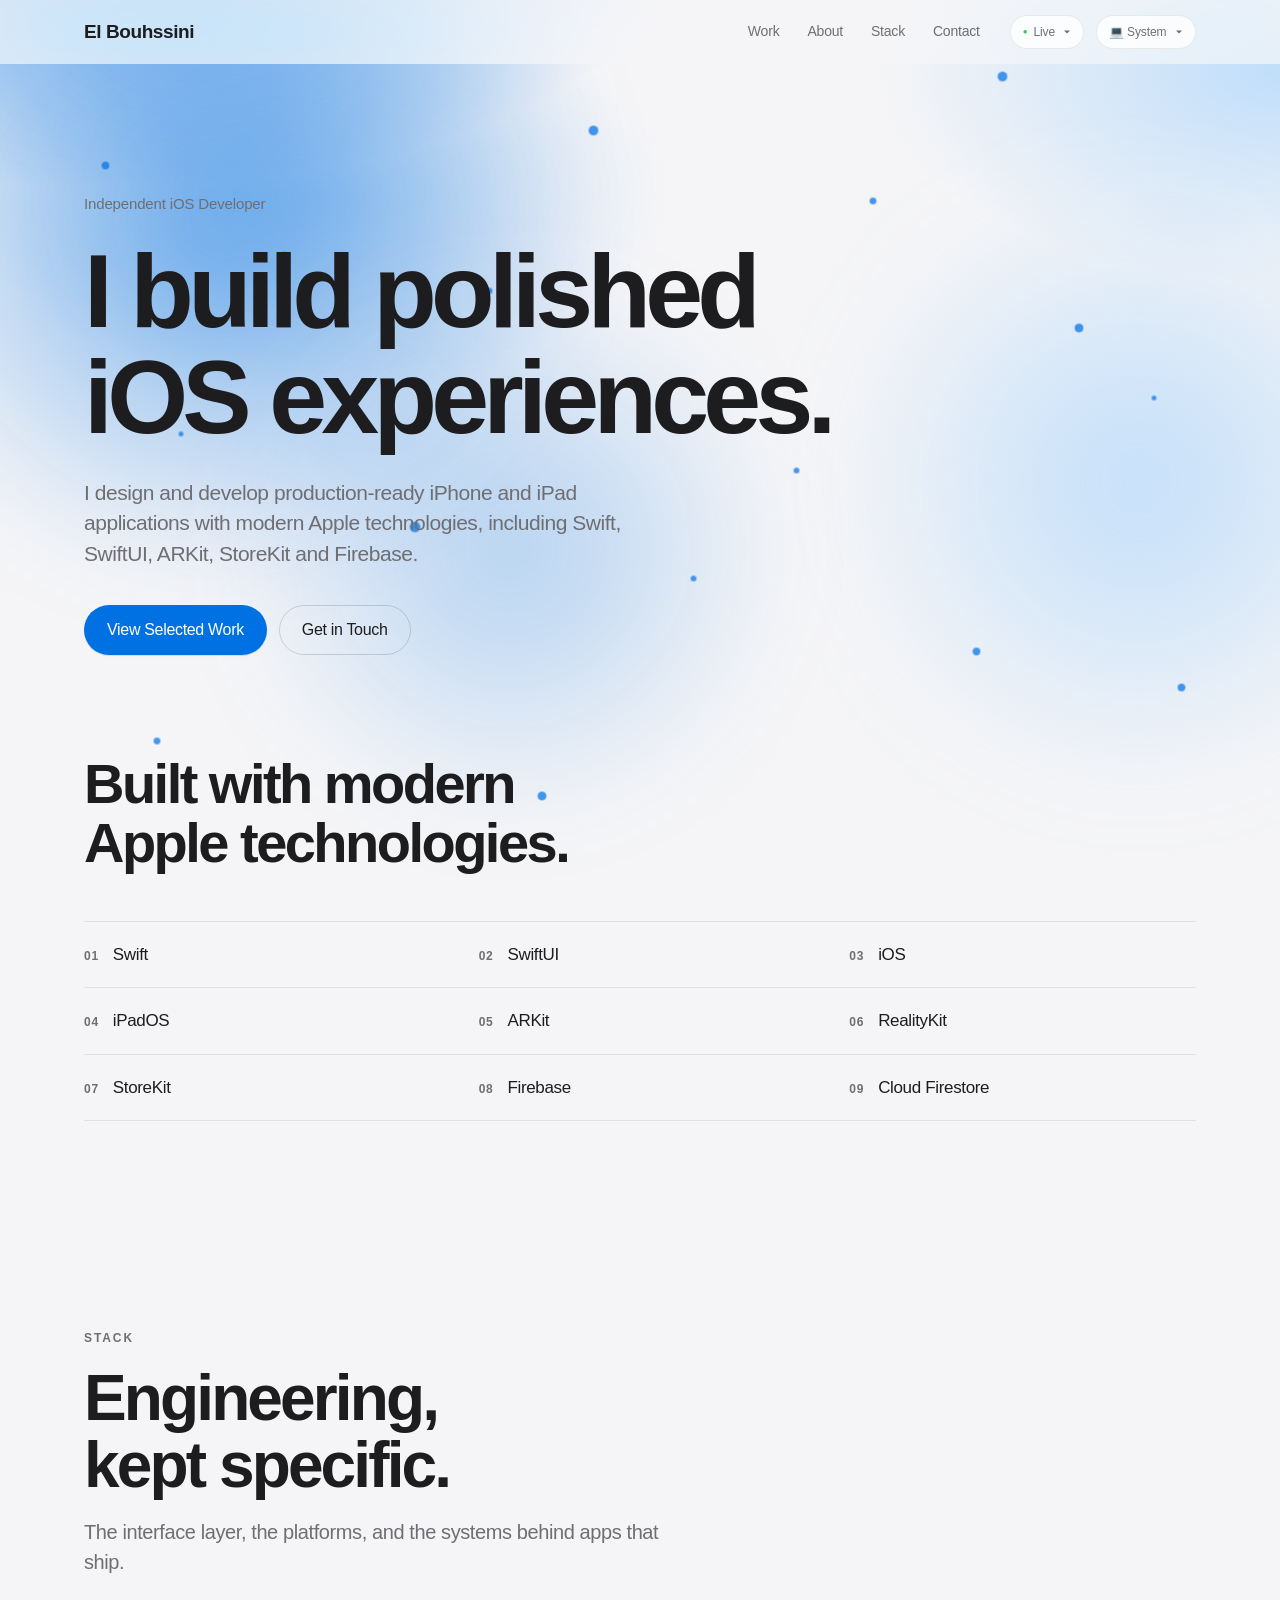
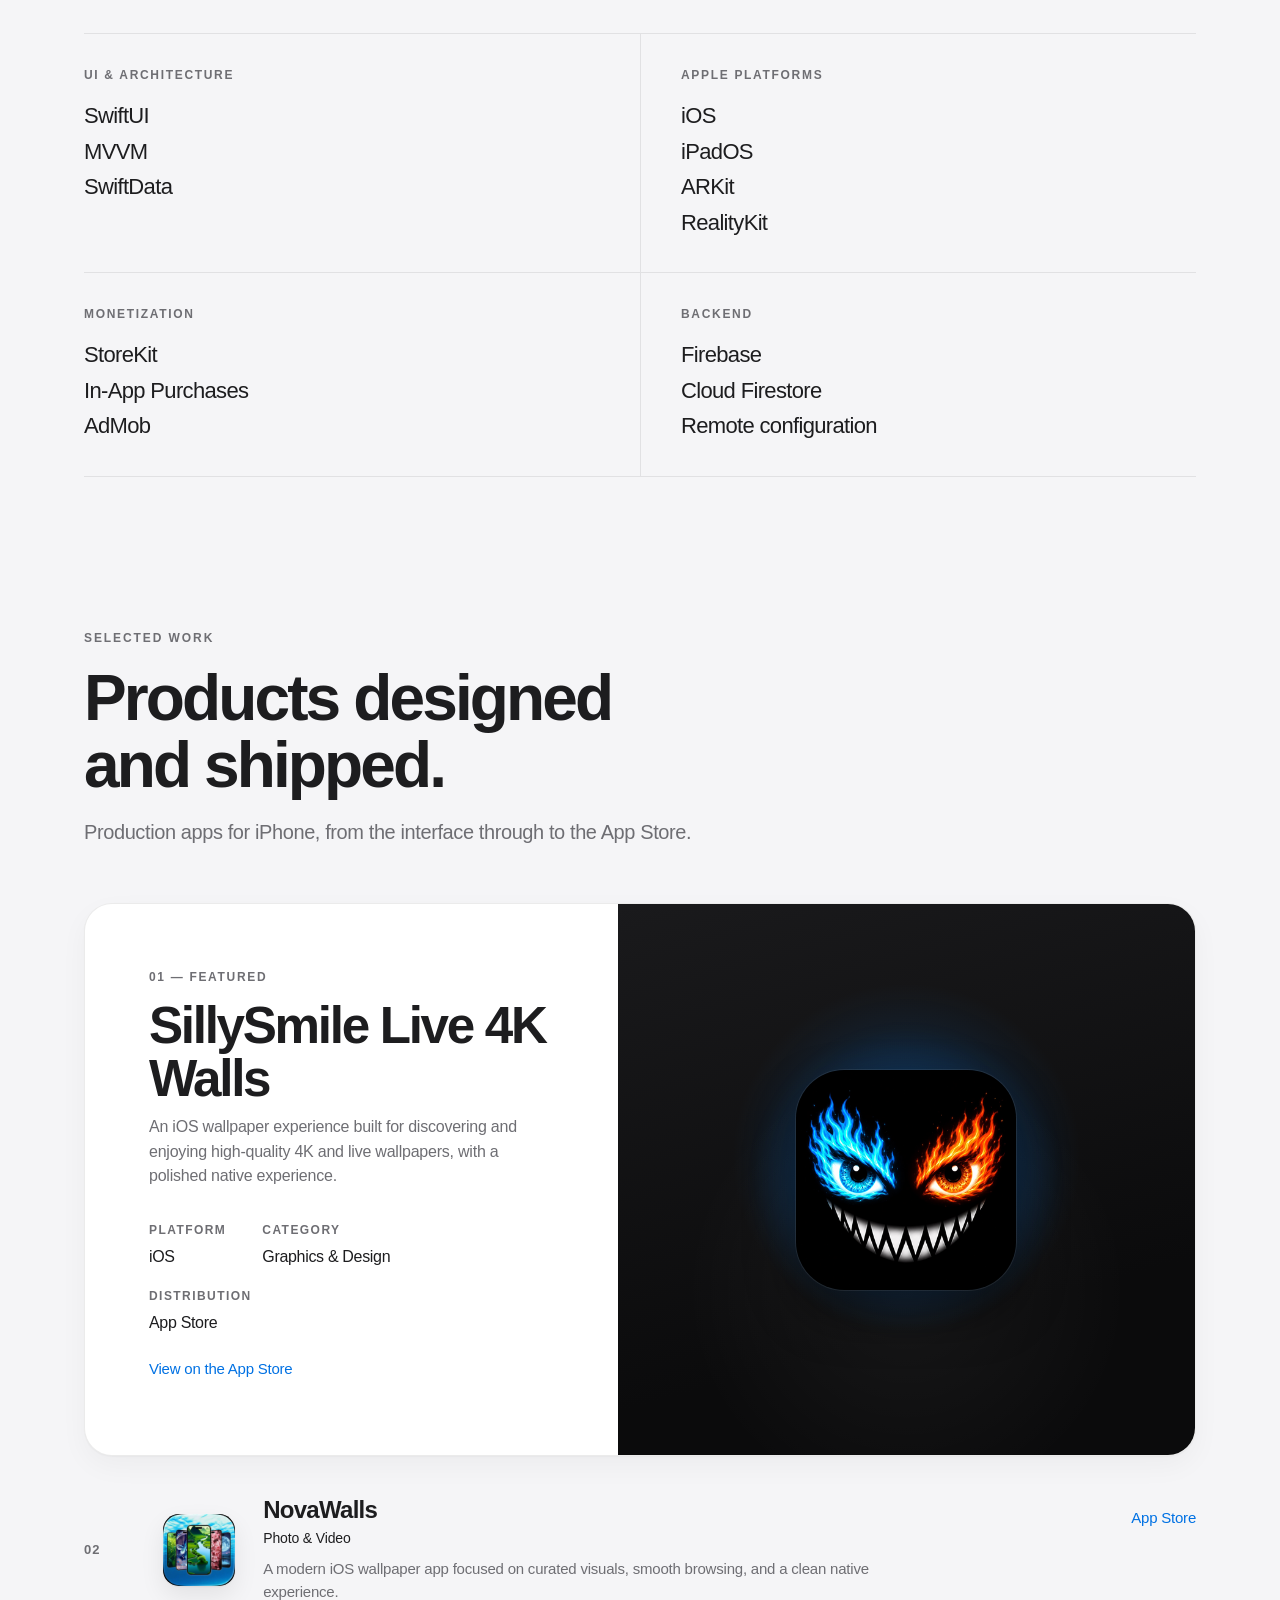
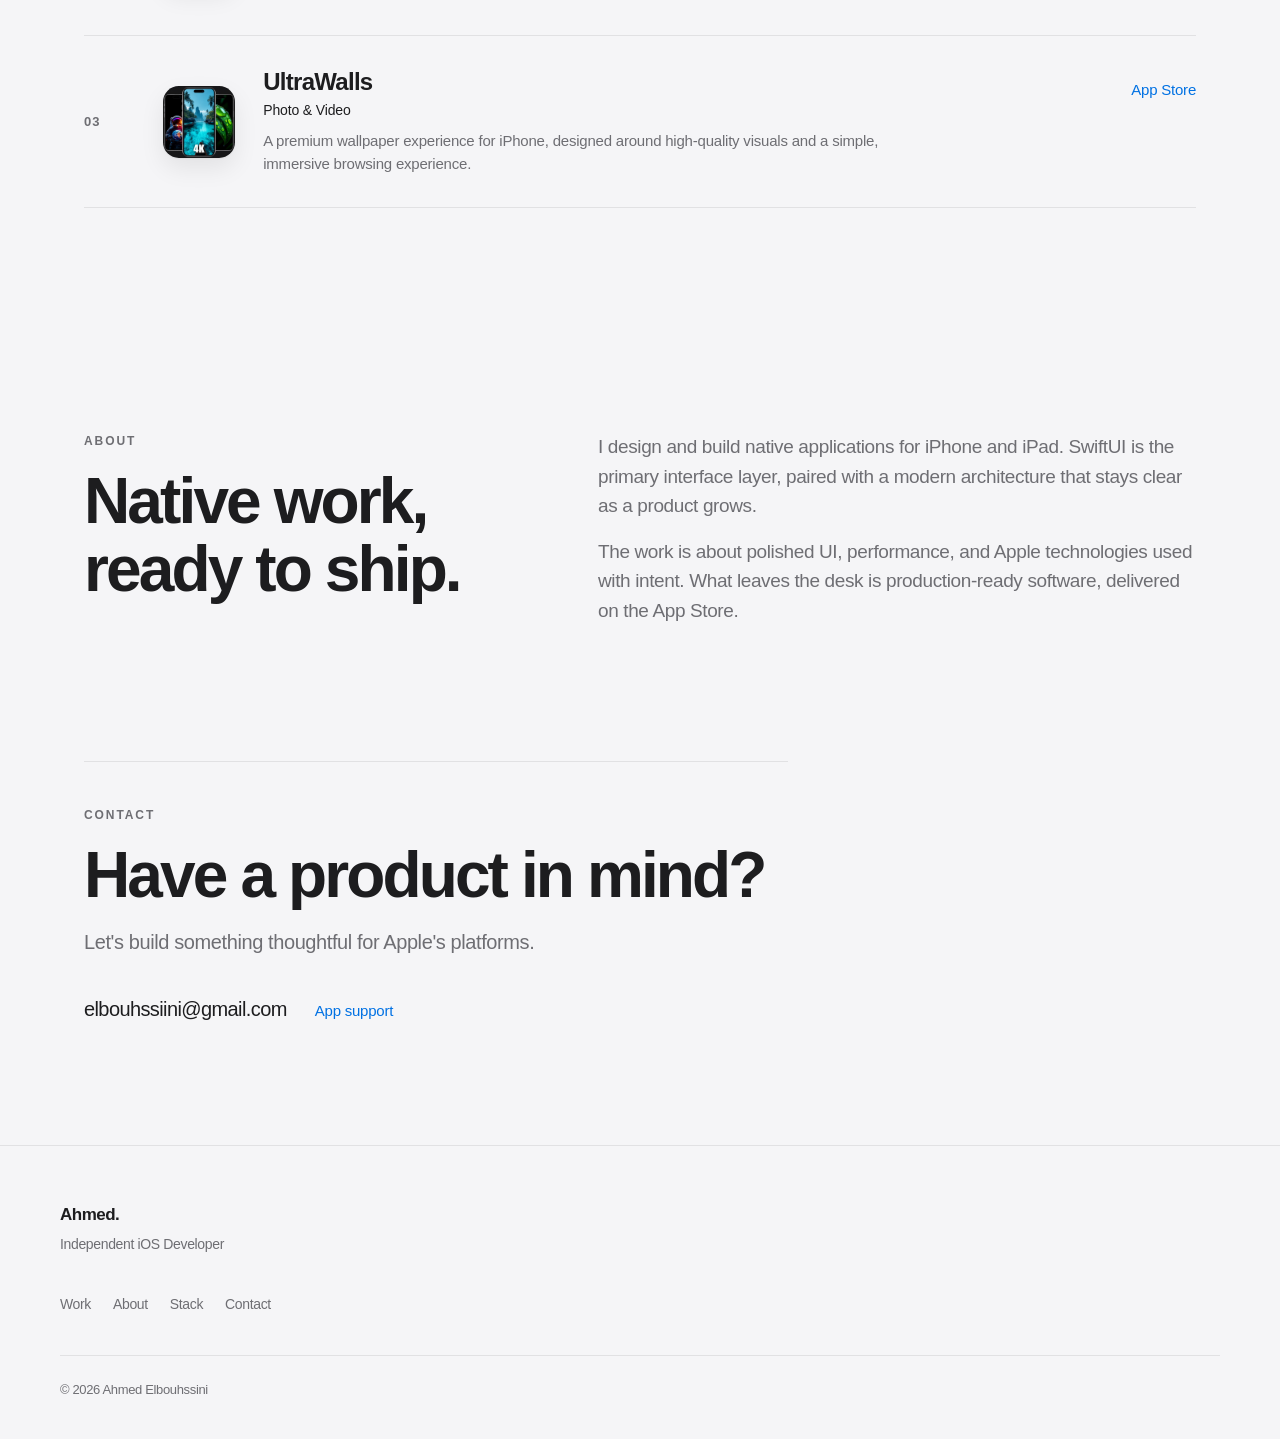
==== commit fce3a4c8: "Rename the navbar wordmark to El Bouhssini. Co-authored-by: Cursor <cursoragent@cursor.com>" ====
--- a/index.html
+++ b/index.html
@@ -59,7 +59,7 @@
 
     <header class="site-header">
         <nav class="nav" aria-label="Primary">
-            <a class="logo" href="index.html">Ahmed.</a>
+            <a class="logo" href="index.html">El Bouhssini</a>
             <div class="nav-right">
                 <ul class="nav-links" id="primary-nav">
                     <li><a href="#work">Work</a></li>
--- a/style.css
+++ b/style.css
@@ -349,9 +349,10 @@
 }
 
 .logo {
-  font-size: 17px;
-  font-weight: 600;
-  letter-spacing: -0.03em;
+  font-size: 19px;
+  font-weight: 650;
+  letter-spacing: -0.022em;
+  line-height: 1;
   color: var(--text);
   text-decoration: none;
   white-space: nowrap;
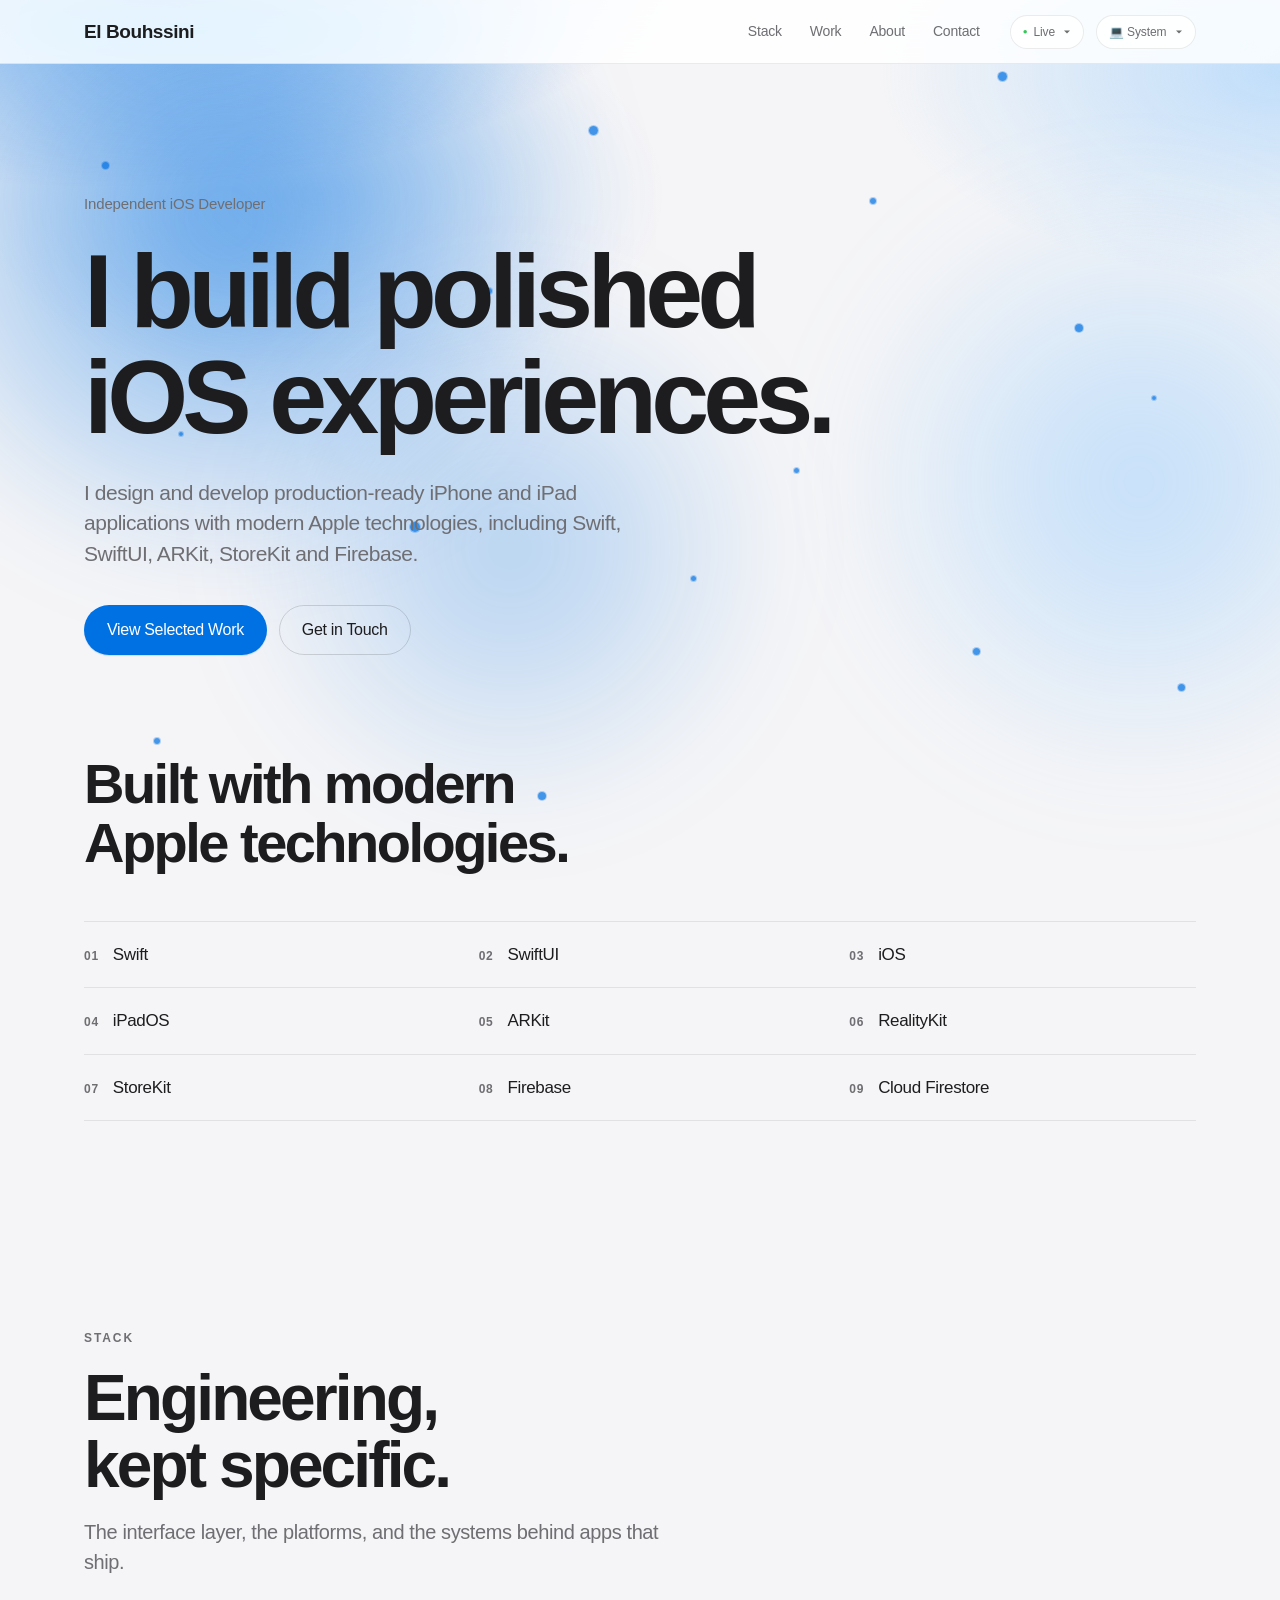
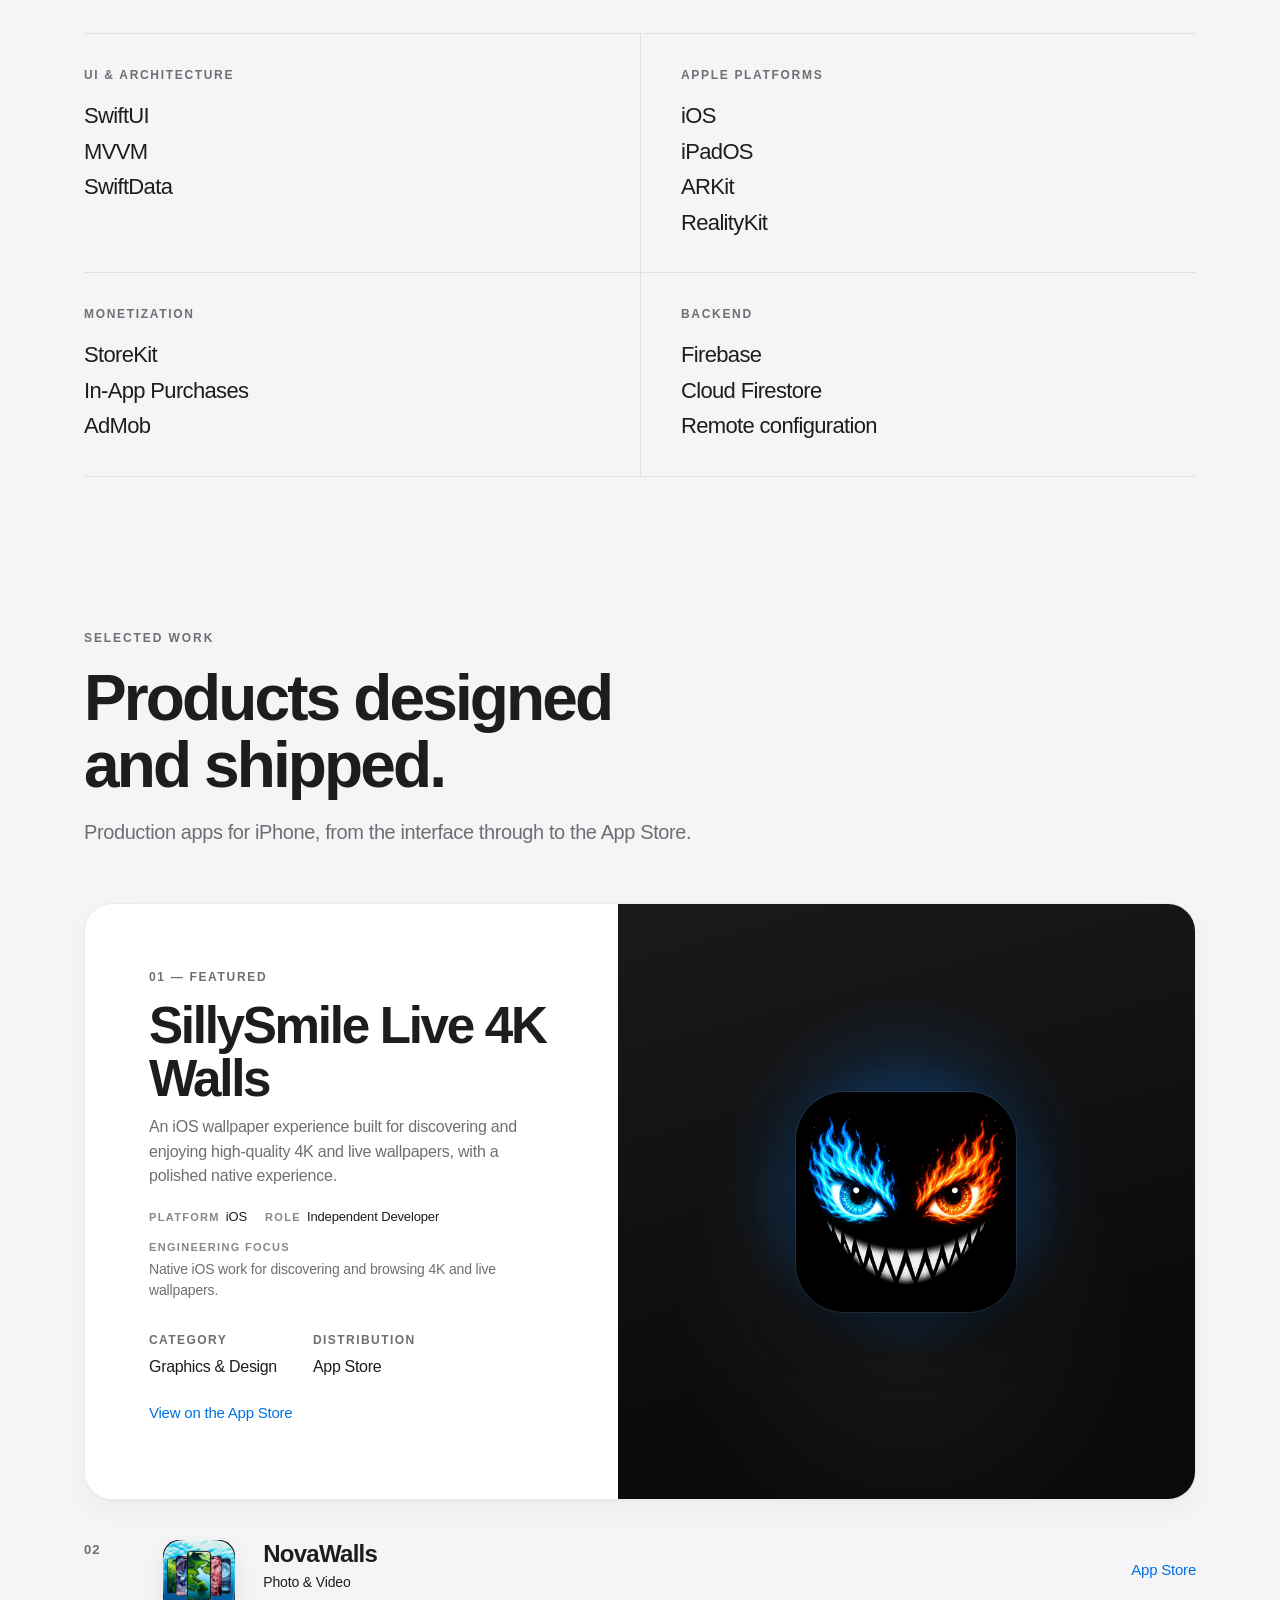
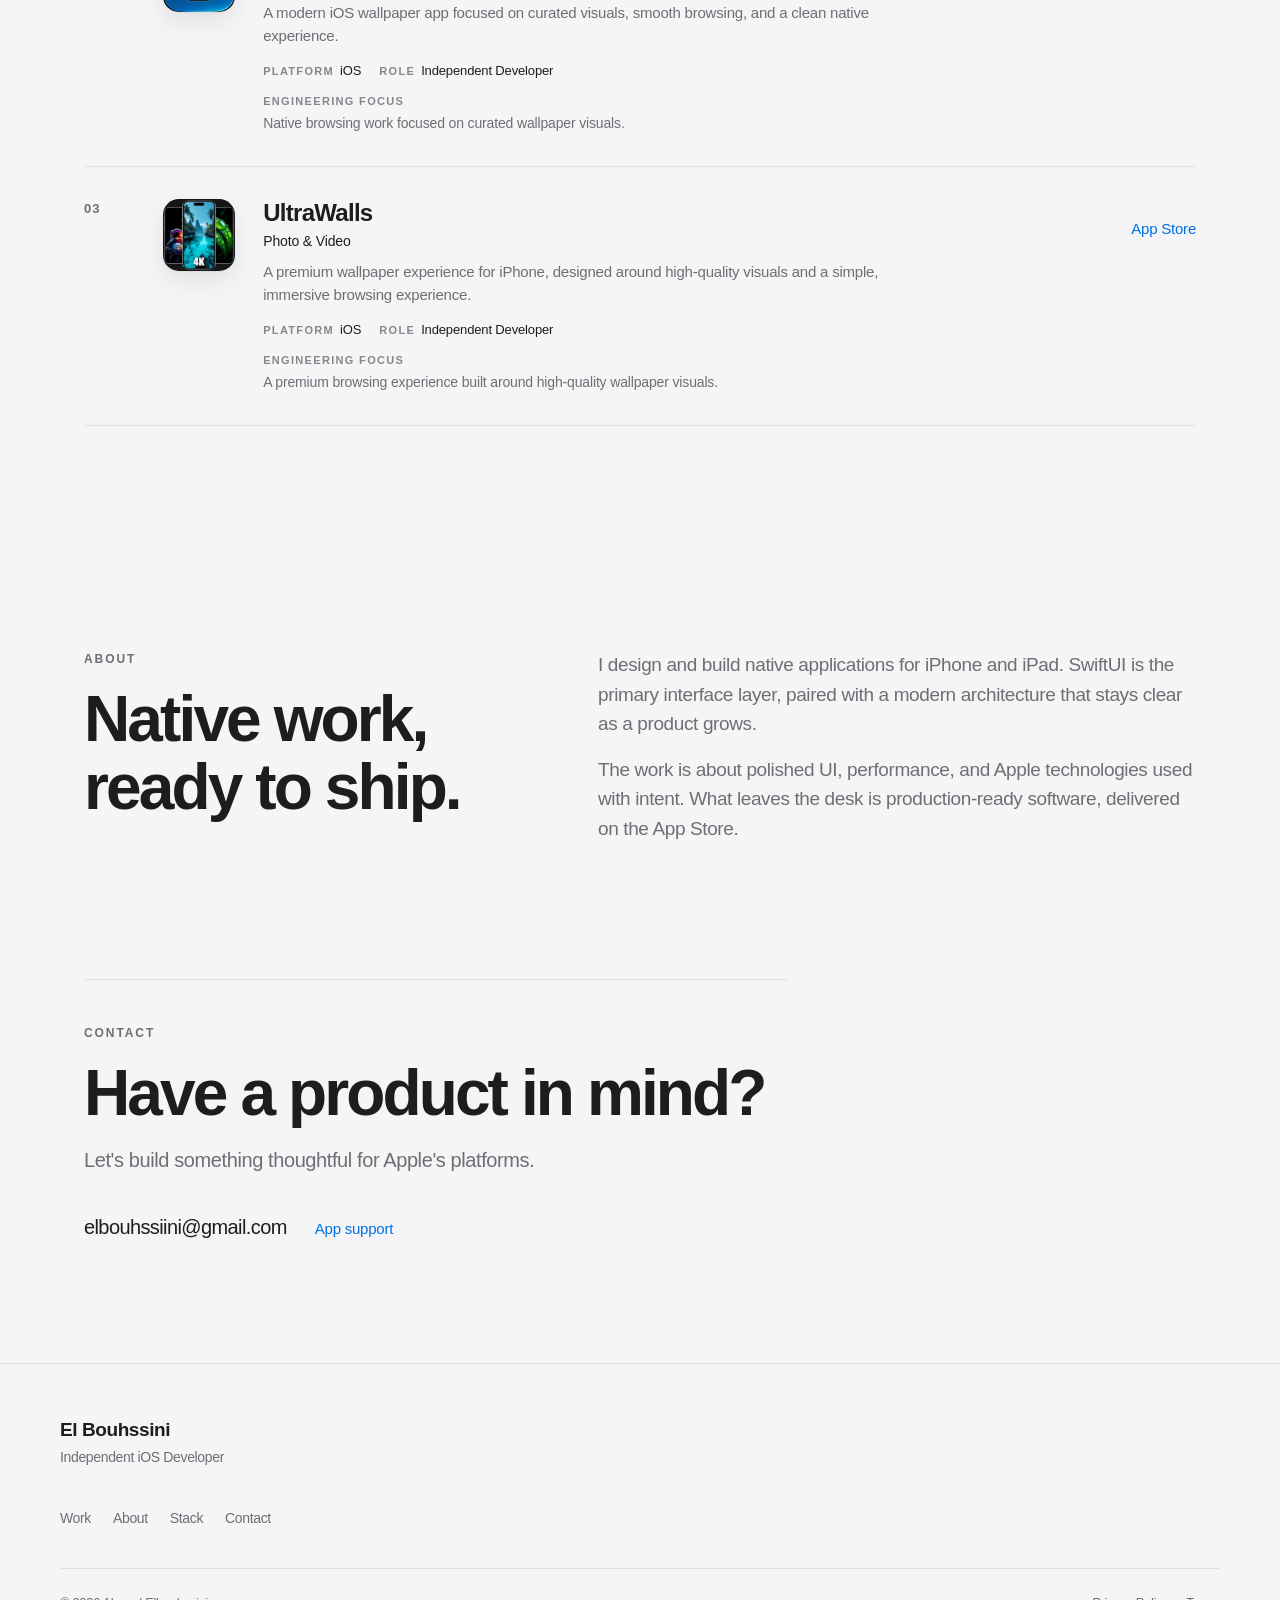
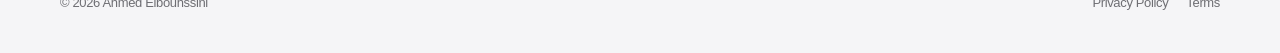
==== commit 8d09e66b: "Unify the brand, case studies, and page navigation. Co-authored-by: Cursor <cursoragent@cursor.com>" ====
--- a/index.html
+++ b/index.html
@@ -62,9 +62,9 @@
             <a class="logo" href="index.html">El Bouhssini</a>
             <div class="nav-right">
                 <ul class="nav-links" id="primary-nav">
+                    <li><a href="#stack">Stack</a></li>
                     <li><a href="#work">Work</a></li>
                     <li><a href="#about">About</a></li>
-                    <li><a href="#stack">Stack</a></li>
                     <li><a href="#contact">Contact</a></li>
                 </ul>
                 <div class="sync-status" id="sync-status" hidden>
@@ -225,7 +225,7 @@
     <footer class="site-footer">
         <div class="footer-inner">
             <div>
-                <p class="footer-brand">Ahmed.</p>
+                <p class="footer-brand">El Bouhssini</p>
                 <p class="footer-tag">Independent iOS Developer</p>
             </div>
             <ul class="footer-nav">
@@ -236,6 +236,10 @@
             </ul>
             <div class="footer-bottom">
                 <p>&copy; 2026 Ahmed Elbouhssini</p>
+                <div class="footer-meta">
+                    <a href="privacy-policy.html">Privacy Policy</a>
+                    <a href="terms.html">Terms</a>
+                </div>
             </div>
         </div>
     </footer>
--- a/style.css
+++ b/style.css
@@ -16,9 +16,9 @@
   --blue-soft: rgba(0, 113, 227, 0.08);
   --shadow: 0 1px 2px rgba(0, 0, 0, 0.04), 0 10px 28px rgba(0, 0, 0, 0.04);
   --shadow-hover: 0 8px 24px rgba(0, 0, 0, 0.06);
-  --nav-bg: rgba(245, 245, 247, 0.72);
-  --nav-bg-scrolled: rgba(245, 245, 247, 0.86);
-  --nav-bg-mobile: #f5f5f7;
+  --nav-bg: rgba(255, 255, 255, 0.84);
+  --nav-bg-scrolled: rgba(255, 255, 255, 0.94);
+  --nav-bg-mobile: #ffffff;
   --control-hover: rgba(0, 0, 0, 0.04);
   --chip-muted-bg: #f0f0f2;
   --hero-accent: linear-gradient(90deg, #1d1d1f 0%, #3a3a3c 50%, #0071e3 100%);
@@ -75,9 +75,9 @@
   --blue-soft: rgba(10, 132, 255, 0.16);
   --shadow: 0 1px 0 rgba(255, 255, 255, 0.04), 0 12px 32px rgba(0, 0, 0, 0.35);
   --shadow-hover: 0 16px 36px rgba(0, 0, 0, 0.45);
-  --nav-bg: rgba(11, 11, 12, 0.72);
-  --nav-bg-scrolled: rgba(11, 11, 12, 0.88);
-  --nav-bg-mobile: #0b0b0c;
+  --nav-bg: rgba(28, 28, 30, 0.88);
+  --nav-bg-scrolled: rgba(22, 22, 24, 0.94);
+  --nav-bg-mobile: #161618;
   --control-hover: rgba(255, 255, 255, 0.06);
   --chip-muted-bg: #2c2c2e;
   --hero-accent: linear-gradient(90deg, #f5f5f7 0%, #d2d2d7 45%, #0a84ff 100%);
@@ -317,7 +317,7 @@
   background: var(--nav-bg);
   backdrop-filter: saturate(180%) blur(20px);
   -webkit-backdrop-filter: saturate(180%) blur(20px);
-  border-bottom: 1px solid transparent;
+  border-bottom: 1px solid var(--border);
   transition:
     border-color var(--duration) var(--ease),
     background var(--theme-duration) var(--ease),
@@ -801,7 +801,7 @@
   letter-spacing: -0.014em;
   color: var(--text-secondary);
   max-width: 36rem;
-  margin-bottom: 28px;
+  margin-bottom: 18px;
 }
 
 .featured-content .project-kicker,
@@ -1386,6 +1386,55 @@
   display: none;
 }
 
+.study {
+  display: flex;
+  flex-direction: column;
+  gap: 12px;
+  max-width: 38rem;
+  margin: 0 0 26px;
+}
+
+.study-facts {
+  display: flex;
+  flex-wrap: wrap;
+  gap: 6px 18px;
+  margin: 0;
+}
+
+.study-fact {
+  font-size: 13px;
+  font-weight: 500;
+  letter-spacing: -0.011em;
+  color: var(--text);
+}
+
+.study-kicker {
+  margin-right: 6px;
+  font-size: 11px;
+  font-weight: 600;
+  letter-spacing: 0.12em;
+  text-transform: uppercase;
+  color: var(--text-tertiary);
+}
+
+.study-focus {
+  margin: 0;
+  font-size: 14px;
+  font-weight: 400;
+  line-height: 1.5;
+  letter-spacing: -0.011em;
+  color: var(--text-secondary);
+}
+
+.study-focus .study-kicker {
+  display: block;
+  margin: 0 0 4px;
+}
+
+.case-body .study {
+  margin: 14px 0 0;
+}
+
 .case-meta {
   display: grid;
   grid-template-columns: auto minmax(0, 1fr);
@@ -1395,7 +1444,7 @@
 }
 
 .case-meta div:last-child {
-  grid-column: 1 / -1;
+  grid-column: auto;
 }
 
 .case-meta dt {
@@ -1422,7 +1471,7 @@
   display: grid;
   grid-template-columns: 3.2rem 72px minmax(0, 1fr) auto;
   gap: 8px 28px;
-  align-items: center;
+  align-items: start;
   padding: 32px 0;
   border-bottom: 1px solid var(--border);
 }
@@ -1470,7 +1519,7 @@
 }
 
 .case-row .arrow-link {
-  margin-top: 0;
+  margin-top: 8px;
 }
 
 /* ——— About ——— */
@@ -1591,11 +1640,12 @@
 }
 
 .footer-brand {
-  font-size: 17px;
-  font-weight: 600;
-  letter-spacing: -0.03em;
-  color: var(--text);
-  margin-bottom: 6px;
+  font-size: 19px;
+  font-weight: 650;
+  letter-spacing: -0.022em;
+  line-height: 1;
+  color: var(--text);
+  margin-bottom: 8px;
 }
 
 .footer-tag {
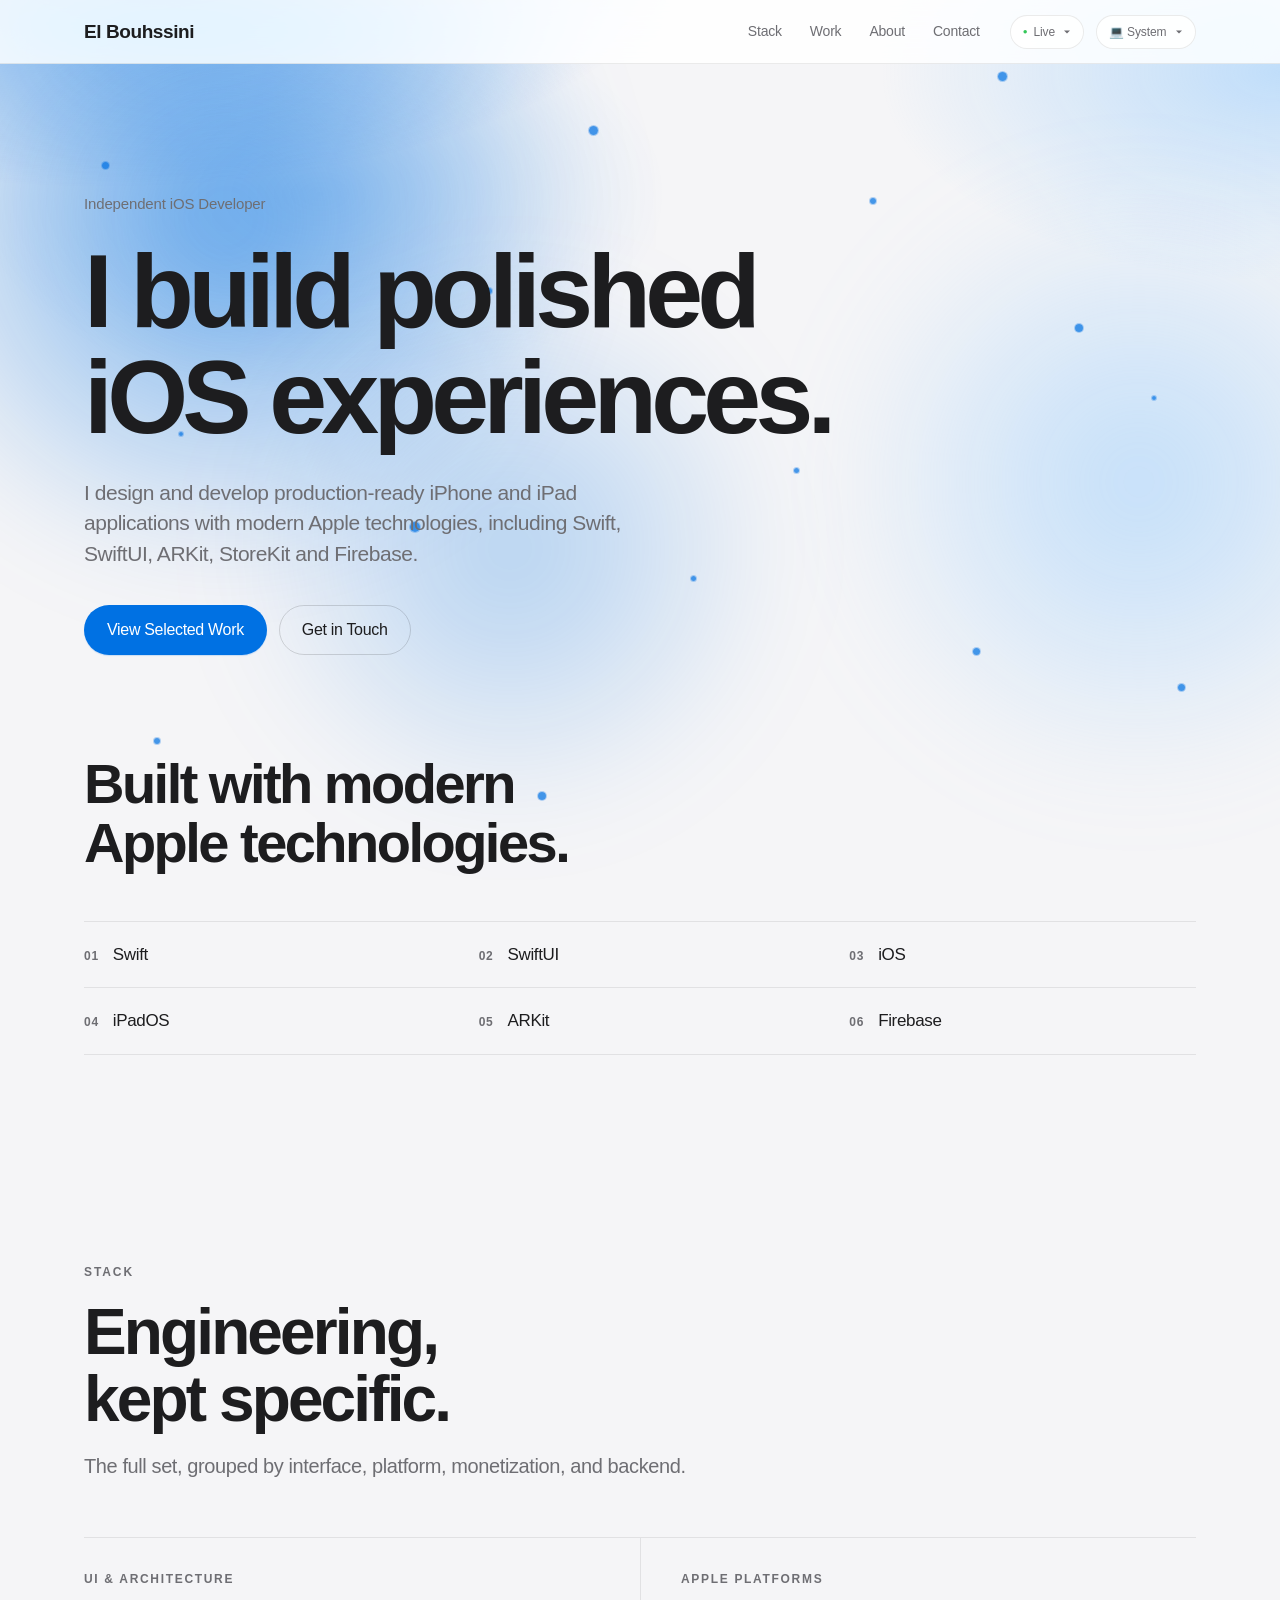
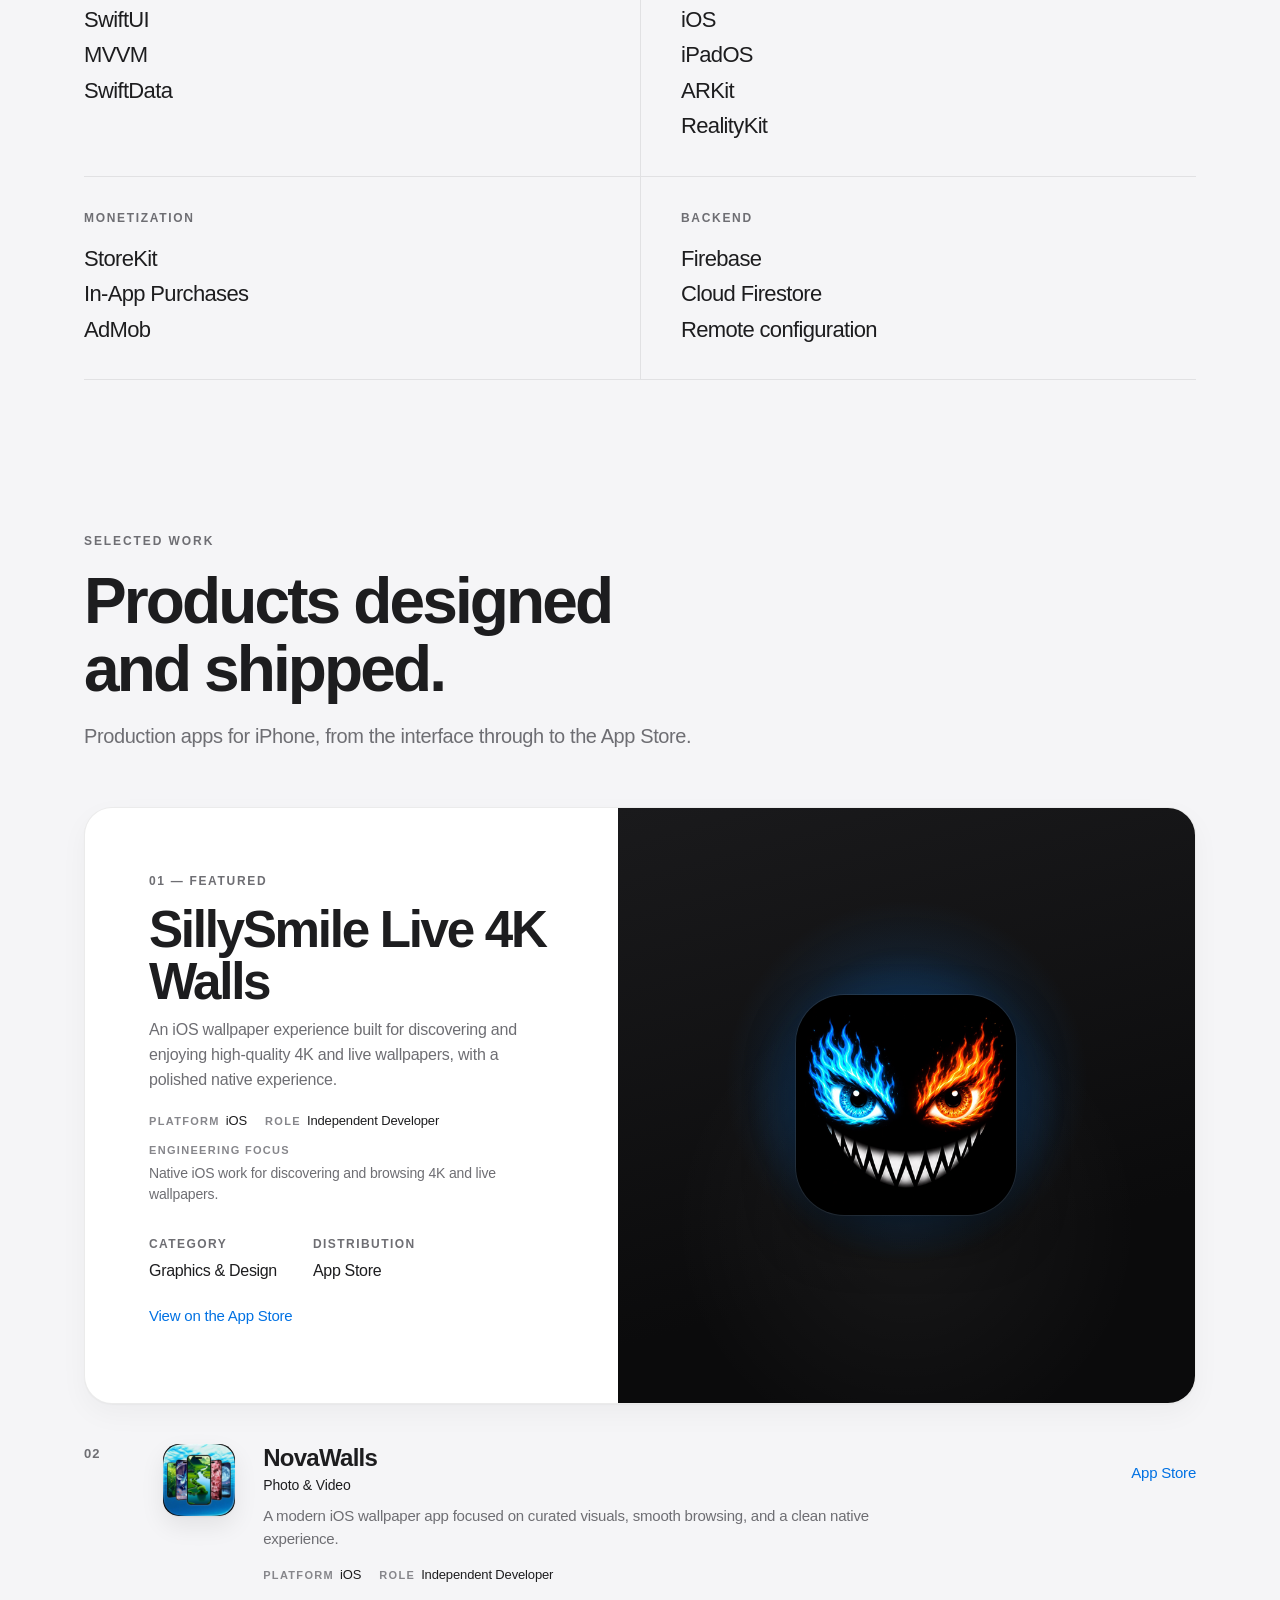
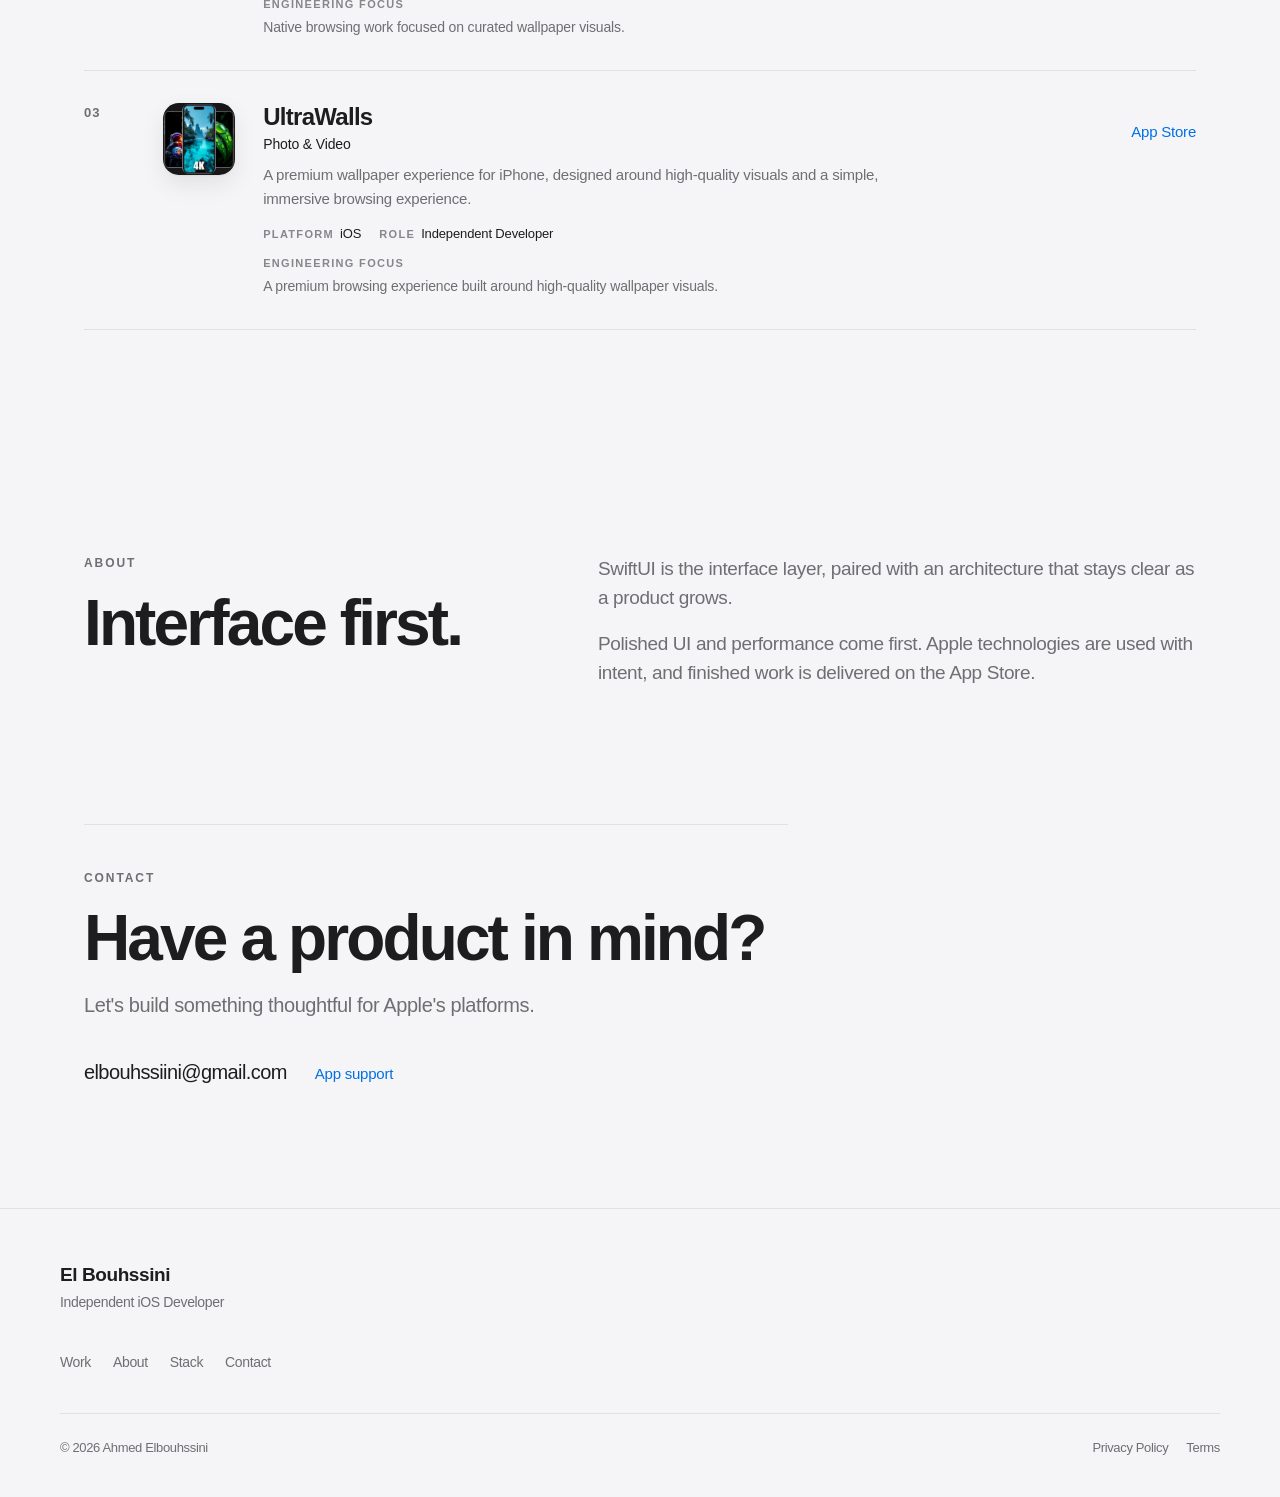
==== commit d4c10fcc: "Reduce repeated copy between the tech band, stack, and about sections. Co-authored-by: Cursor <curso" ====
--- a/index.html
+++ b/index.html
@@ -119,10 +119,7 @@
                     <li>iOS</li>
                     <li>iPadOS</li>
                     <li>ARKit</li>
-                    <li>RealityKit</li>
-                    <li>StoreKit</li>
                     <li>Firebase</li>
-                    <li>Cloud Firestore</li>
                 </ol>
             </div>
         </section>
@@ -132,7 +129,7 @@
                 <header class="section-intro reveal">
                     <p class="section-kicker">Stack</p>
                     <h2 class="section-title" id="stack-heading">Engineering, kept specific.</h2>
-                    <p class="section-lead">The interface layer, the platforms, and the systems behind apps that ship.</p>
+                    <p class="section-lead">The full set, grouped by interface, platform, monetization, and backend.</p>
                 </header>
                 <div class="stack-grid reveal">
                     <article class="stack-group">
@@ -194,11 +191,11 @@
                 <div class="about-split reveal">
                     <div>
                         <p class="section-kicker">About</p>
-                        <h2 class="section-title" id="about-heading">Native work, ready to ship.</h2>
+                        <h2 class="section-title" id="about-heading">Interface first.</h2>
                     </div>
                     <div class="about-copy">
-                        <p>I design and build native applications for iPhone and iPad. SwiftUI is the primary interface layer, paired with a modern architecture that stays clear as a product grows.</p>
-                        <p>The work is about polished UI, performance, and Apple technologies used with intent. What leaves the desk is production-ready software, delivered on the App Store.</p>
+                        <p>SwiftUI is the interface layer, paired with an architecture that stays clear as a product grows.</p>
+                        <p>Polished UI and performance come first. Apple technologies are used with intent, and finished work is delivered on the App Store.</p>
                     </div>
                 </div>
             </div>
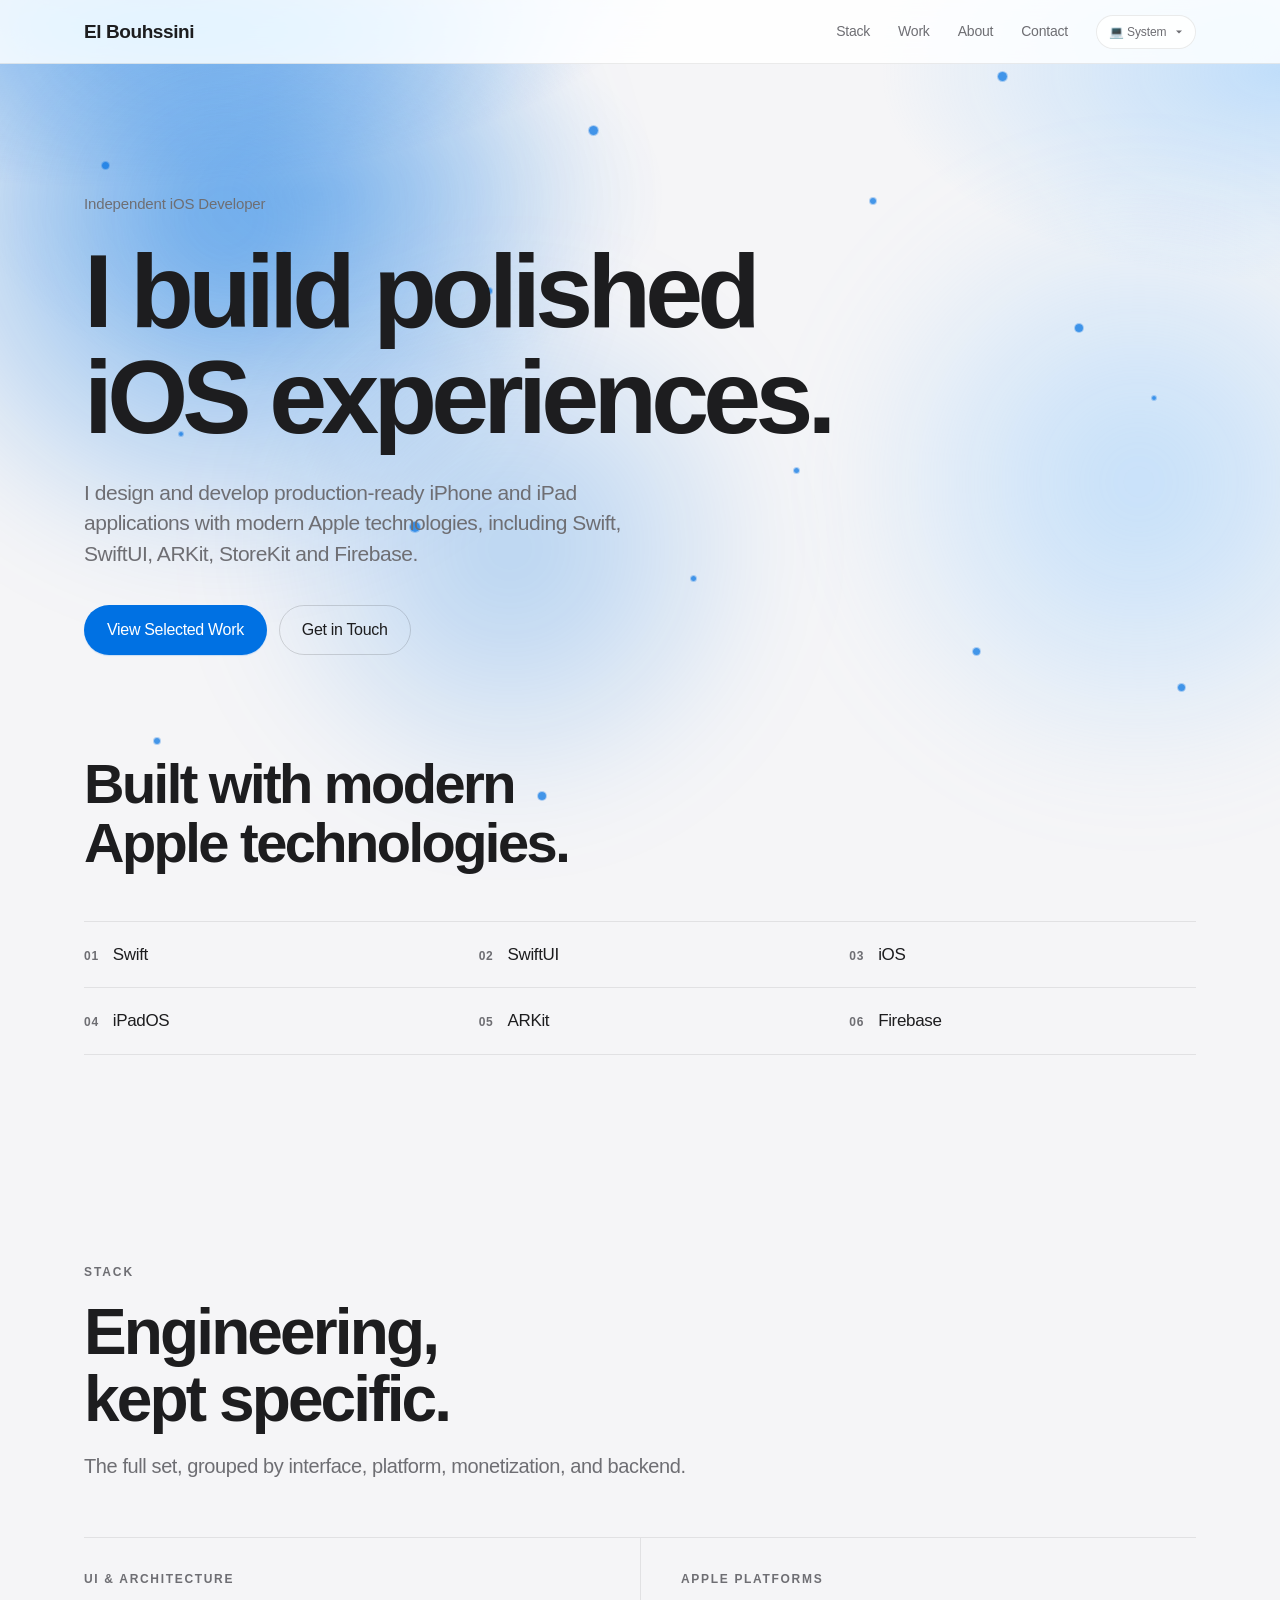
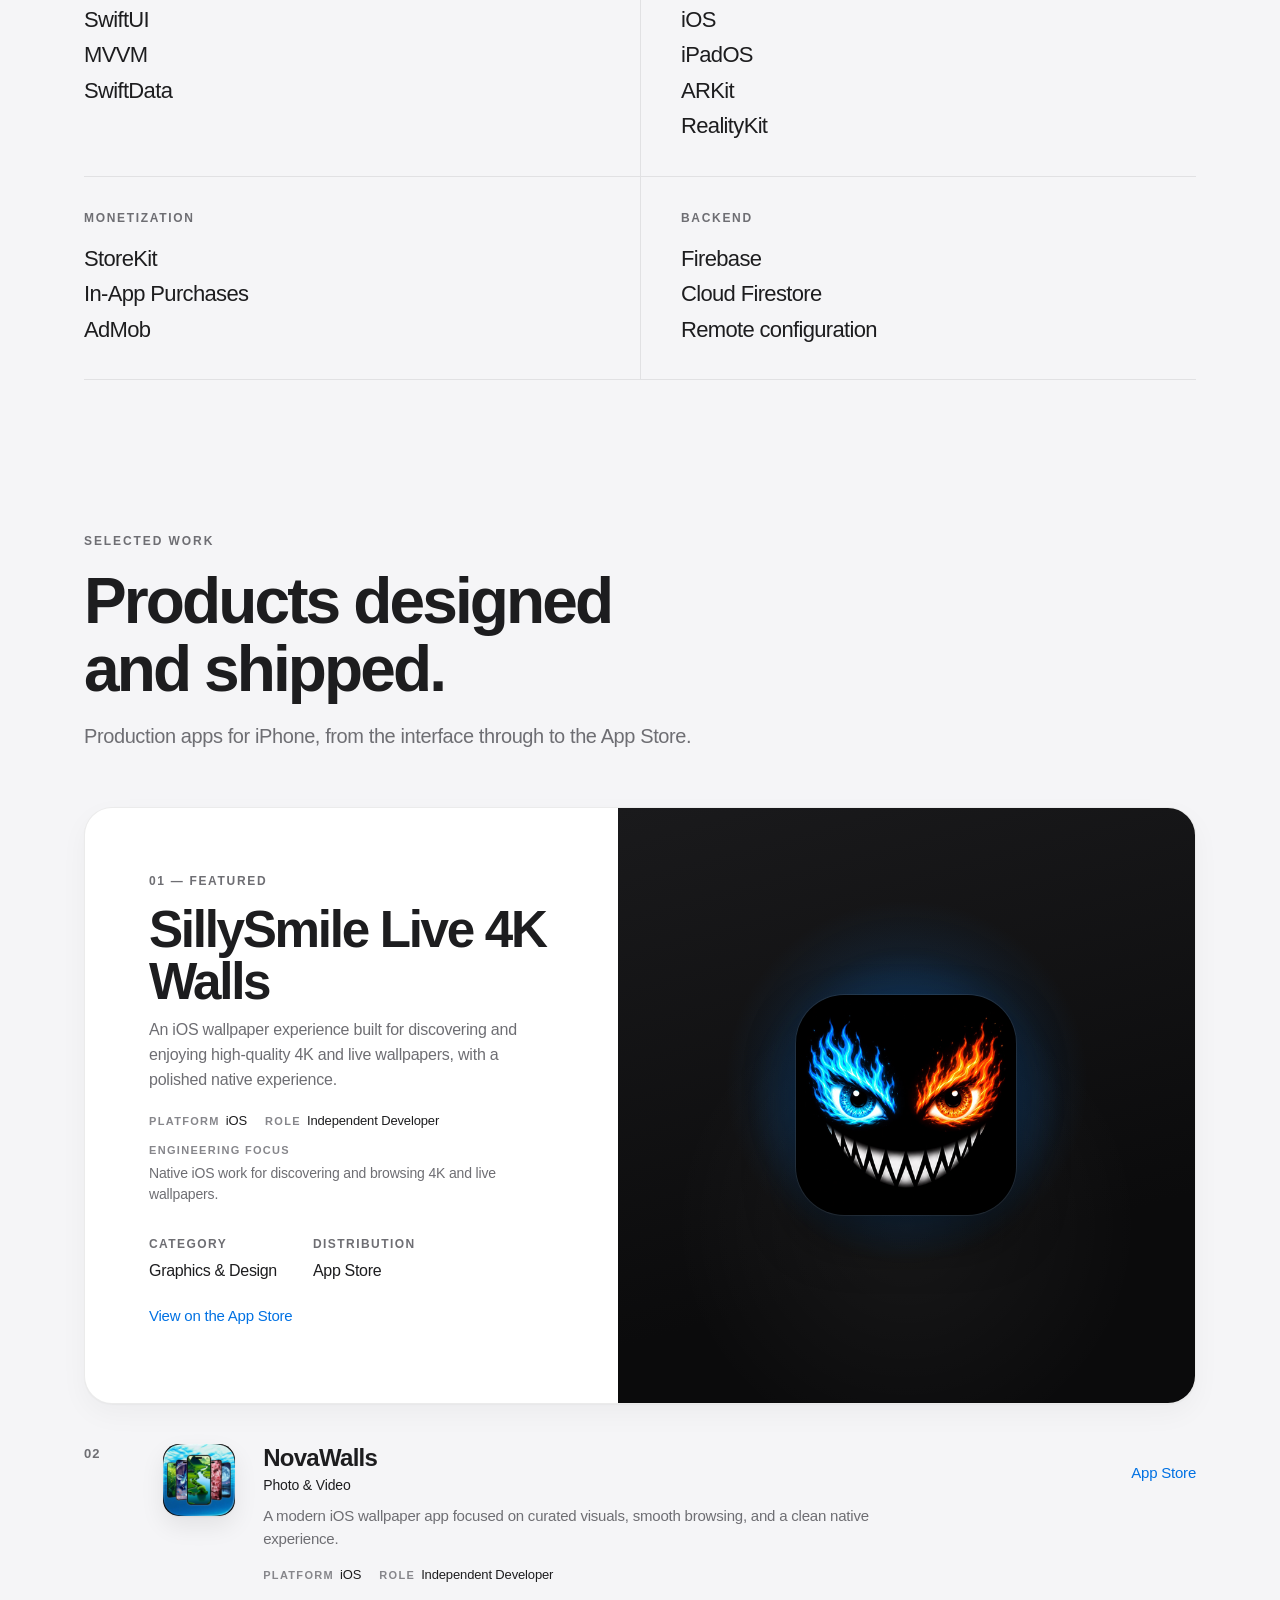
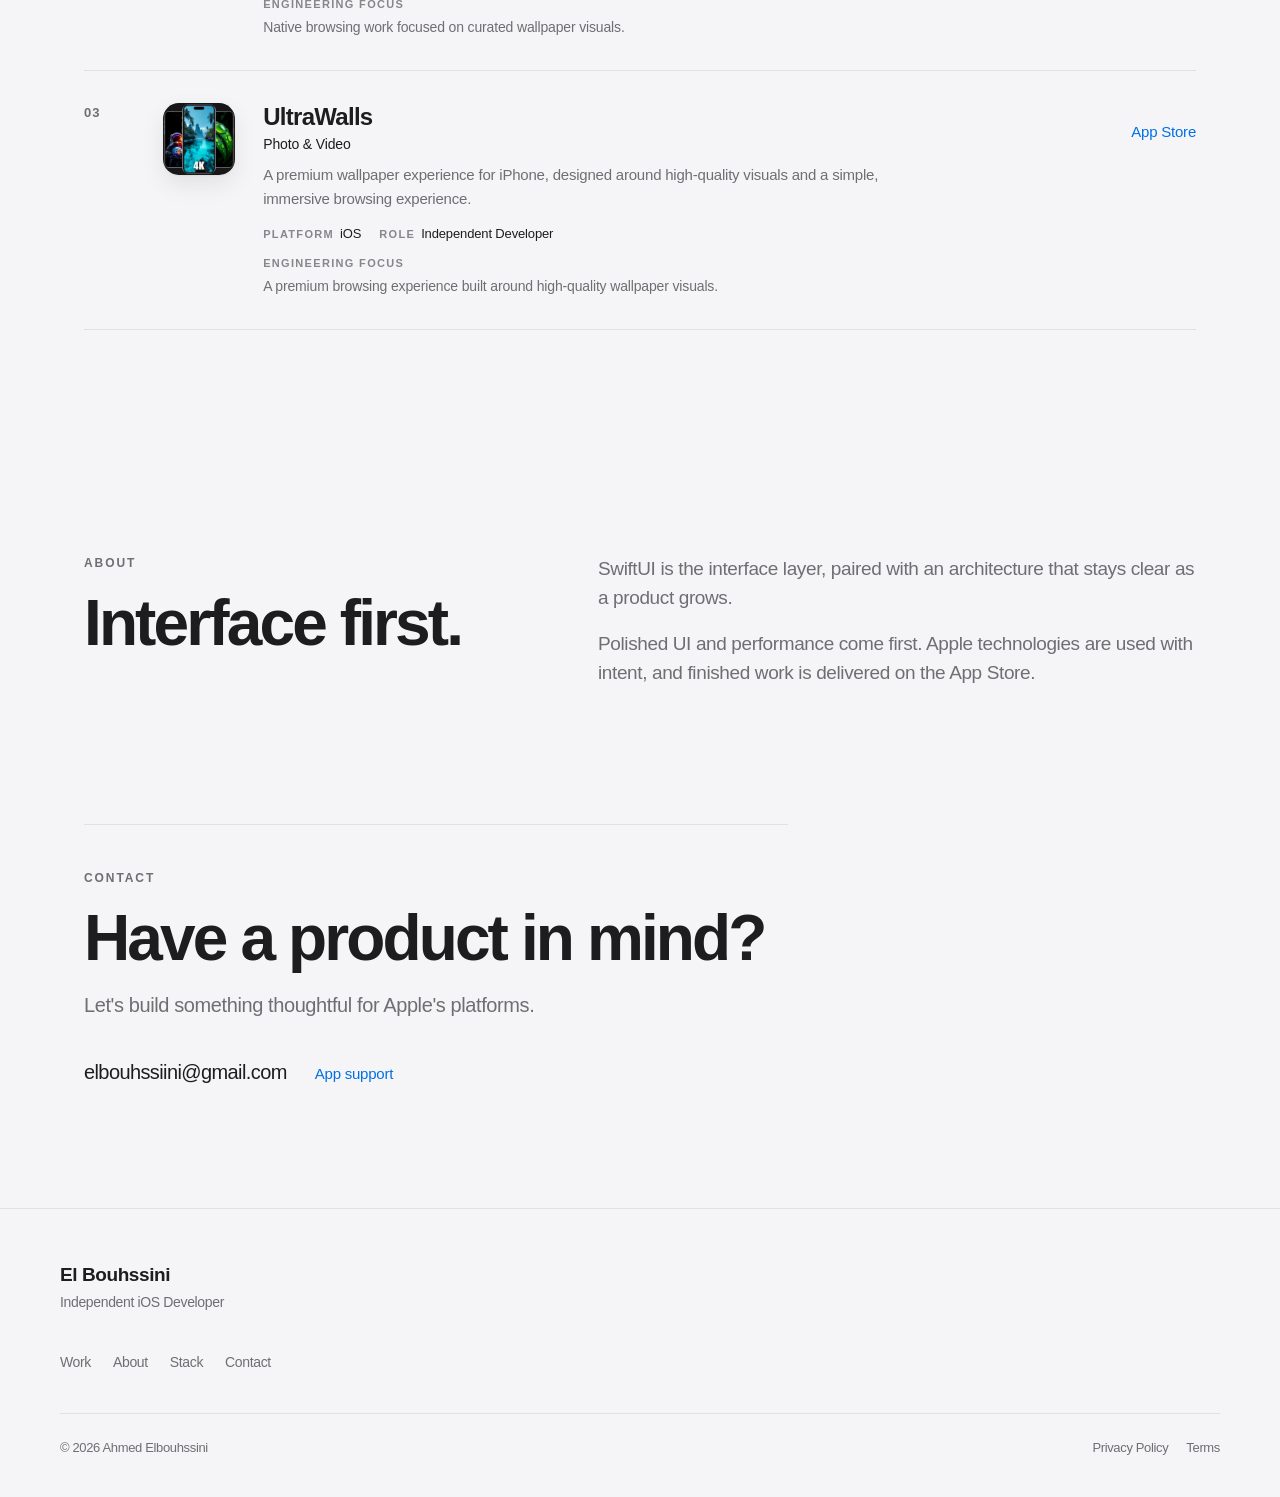
==== commit 89e54c19: "Remove the public sync status and link Selected Work icons to the App Store. Co-authored-by: Cursor " ====
--- a/index.html
+++ b/index.html
@@ -19,11 +19,18 @@
         content="Independent iOS developer building polished experiences for iPhone and iPad.">
     <meta property="og:site_name" content="Ahmed Elbouhssini">
     <meta property="og:locale" content="en_US">
-
-    <meta name="twitter:card" content="summary">
+    <meta property="og:image" content="assets/og.png">
+    <meta property="og:image:type" content="image/png">
+    <meta property="og:image:width" content="1200">
+    <meta property="og:image:height" content="630">
+    <meta property="og:image:alt" content="El Bouhssini, Independent iOS Developer">
+
+    <meta name="twitter:card" content="summary_large_image">
     <meta name="twitter:title" content="Ahmed Elbouhssini — Independent iOS Developer">
     <meta name="twitter:description"
         content="Independent iOS developer building polished experiences for iPhone and iPad.">
+    <meta name="twitter:image" content="assets/og.png">
+    <meta name="twitter:image:alt" content="El Bouhssini, Independent iOS Developer">
 
     <script>
         (function () {
@@ -40,6 +47,8 @@
             } catch (e) {}
         })();
     </script>
+    <link rel="icon" href="favicon.svg" type="image/svg+xml">
+    <link rel="icon" href="favicon.ico" sizes="any">
     <link rel="stylesheet" href="style.css">
 </head>
 
@@ -67,18 +76,6 @@
                     <li><a href="#about">About</a></li>
                     <li><a href="#contact">Contact</a></li>
                 </ul>
-                <div class="sync-status" id="sync-status" hidden>
-                    <button type="button" class="sync-status-toggle" id="sync-status-toggle" aria-expanded="false" aria-controls="sync-status-panel">
-                        <span class="sync-status-dot" aria-hidden="true">●</span>
-                        <span id="sync-status-label">Live</span>
-                    </button>
-                    <div class="sync-status-panel" id="sync-status-panel" role="status" hidden>
-                        <p id="sync-status-detail"></p>
-                    </div>
-                </div>
-                <noscript>
-                    <p class="sync-status is-unavailable"><span aria-hidden="true">●</span> Sync unavailable</p>
-                </noscript>
                 <div class="theme-switch">
                     <label class="visually-hidden" for="theme-select">Appearance</label>
                     <select id="theme-select" class="theme-select" aria-label="Appearance">
--- a/style.css
+++ b/style.css
@@ -846,6 +846,22 @@
   pointer-events: none;
 }
 
+.app-icon-link {
+  display: inline-flex;
+  border-radius: var(--radius-icon);
+  line-height: 0;
+}
+
+.app-icon-link:focus-visible {
+  outline: 2px solid var(--blue);
+  outline-offset: 4px;
+}
+
+.featured-visual .app-icon-link {
+  position: relative;
+  z-index: 1;
+}
+
 .featured-app-icon {
   position: relative;
   z-index: 1;
@@ -858,7 +874,10 @@
   transition: transform 0.45s var(--ease-out);
 }
 
-.featured-card:hover .featured-app-icon {
+.app-icon-link:hover .featured-app-icon,
+.app-icon-link:focus-visible .featured-app-icon,
+.app-icon-link:hover .case-icon,
+.app-icon-link:focus-visible .case-icon {
   transform: scale(1.035);
 }
 
@@ -1268,112 +1287,6 @@
   padding-top: 40px;
 }
 
-.sync-status {
-  position: relative;
-  display: flex;
-  align-items: center;
-  margin: 0 4px 0 2px;
-}
-
-.sync-status[hidden],
-.sync-status-panel[hidden] {
-  display: none;
-}
-
-.sync-status-toggle {
-  appearance: none;
-  -webkit-appearance: none;
-  display: inline-flex;
-  align-items: center;
-  gap: 6px;
-  min-height: 34px;
-  padding: 6px 28px 6px 12px;
-  border-radius: 980px;
-  border: 1px solid var(--border);
-  background-color: var(--theme-select-bg);
-  background-image: url("data:image/svg+xml,%3Csvg xmlns='http://www.w3.org/2000/svg' width='12' height='12' viewBox='0 0 12 12'%3E%3Cpath fill='%236e6e73' d='M3 4.5L6 7.5L9 4.5'/%3E%3C/svg%3E");
-  background-repeat: no-repeat;
-  background-position: right 10px center;
-  color: var(--text-secondary);
-  font: inherit;
-  font-size: 12px;
-  font-weight: 500;
-  letter-spacing: -0.01em;
-  line-height: 1;
-  white-space: nowrap;
-  cursor: pointer;
-  transition:
-    background-color var(--theme-duration) var(--ease),
-    border-color var(--duration) var(--ease),
-    color var(--duration) var(--ease);
-}
-
-html[data-theme="dark"] .sync-status-toggle {
-  background-image: url("data:image/svg+xml,%3Csvg xmlns='http://www.w3.org/2000/svg' width='12' height='12' viewBox='0 0 12 12'%3E%3Cpath fill='%23a1a1a6' d='M3 4.5L6 7.5L9 4.5'/%3E%3C/svg%3E");
-}
-
-.sync-status-toggle:hover,
-.sync-status.is-open .sync-status-toggle {
-  color: var(--text);
-  border-color: var(--line);
-}
-
-.sync-status-toggle:focus-visible {
-  outline: 2px solid var(--blue);
-  outline-offset: 3px;
-}
-
-.sync-status.is-unavailable .sync-status-toggle {
-  padding-right: 12px;
-  background-image: none;
-  cursor: default;
-}
-
-.sync-status-dot {
-  font-size: 8px;
-  line-height: 1;
-}
-
-.sync-status.is-live .sync-status-dot {
-  color: #34c759;
-}
-
-.sync-status.is-unavailable .sync-status-dot {
-  color: var(--text-secondary);
-  opacity: 0.7;
-}
-
-.sync-status-panel {
-  position: absolute;
-  top: calc(100% + 8px);
-  right: 0;
-  z-index: 2;
-  min-width: 15rem;
-  padding: 12px 14px;
-  border: 1px solid var(--border);
-  border-radius: 14px;
-  background: var(--bg-elevated);
-  box-shadow: var(--shadow);
-  color: var(--text);
-  font-size: 13px;
-  font-weight: 500;
-  letter-spacing: -0.011em;
-  line-height: 1.45;
-  white-space: nowrap;
-}
-
-noscript .sync-status {
-  gap: 6px;
-  min-height: 34px;
-  padding: 6px 12px;
-  border-radius: 980px;
-  border: 1px solid var(--border);
-  background: var(--theme-select-bg);
-  font-size: 12px;
-  font-weight: 500;
-  color: var(--text-secondary);
-}
-
 .work-status {
   margin: 0;
   font-size: 16px;
@@ -1490,6 +1403,7 @@
   border-radius: var(--radius-icon);
   object-fit: cover;
   box-shadow: var(--app-icon-shadow);
+  transition: transform 0.45s var(--ease-out);
 }
 
 .case-body h3 {
@@ -1747,7 +1661,9 @@
   .theme-select,
   .site-header,
   .btn,
+  .app-icon-link,
   .featured-app-icon,
+  .case-icon,
   .project-icon,
   .app-icon,
   .nav-links,
@@ -1771,7 +1687,10 @@
   .app-card:hover,
   .project-card:hover,
   .resource-card:hover,
-  .featured-card:hover .featured-app-icon,
+  .app-icon-link:hover .featured-app-icon,
+  .app-icon-link:focus-visible .featured-app-icon,
+  .app-icon-link:hover .case-icon,
+  .app-icon-link:focus-visible .case-icon,
   .project-card:hover .project-icon,
   .app-card:hover .app-icon {
     transform: none;
@@ -1849,7 +1768,8 @@
     grid-row: 1;
   }
 
-  .case-icon {
+  .case-row > .app-icon-link,
+  .case-row > .case-icon {
     grid-column: 1;
     grid-row: 1 / span 3;
     align-self: start;
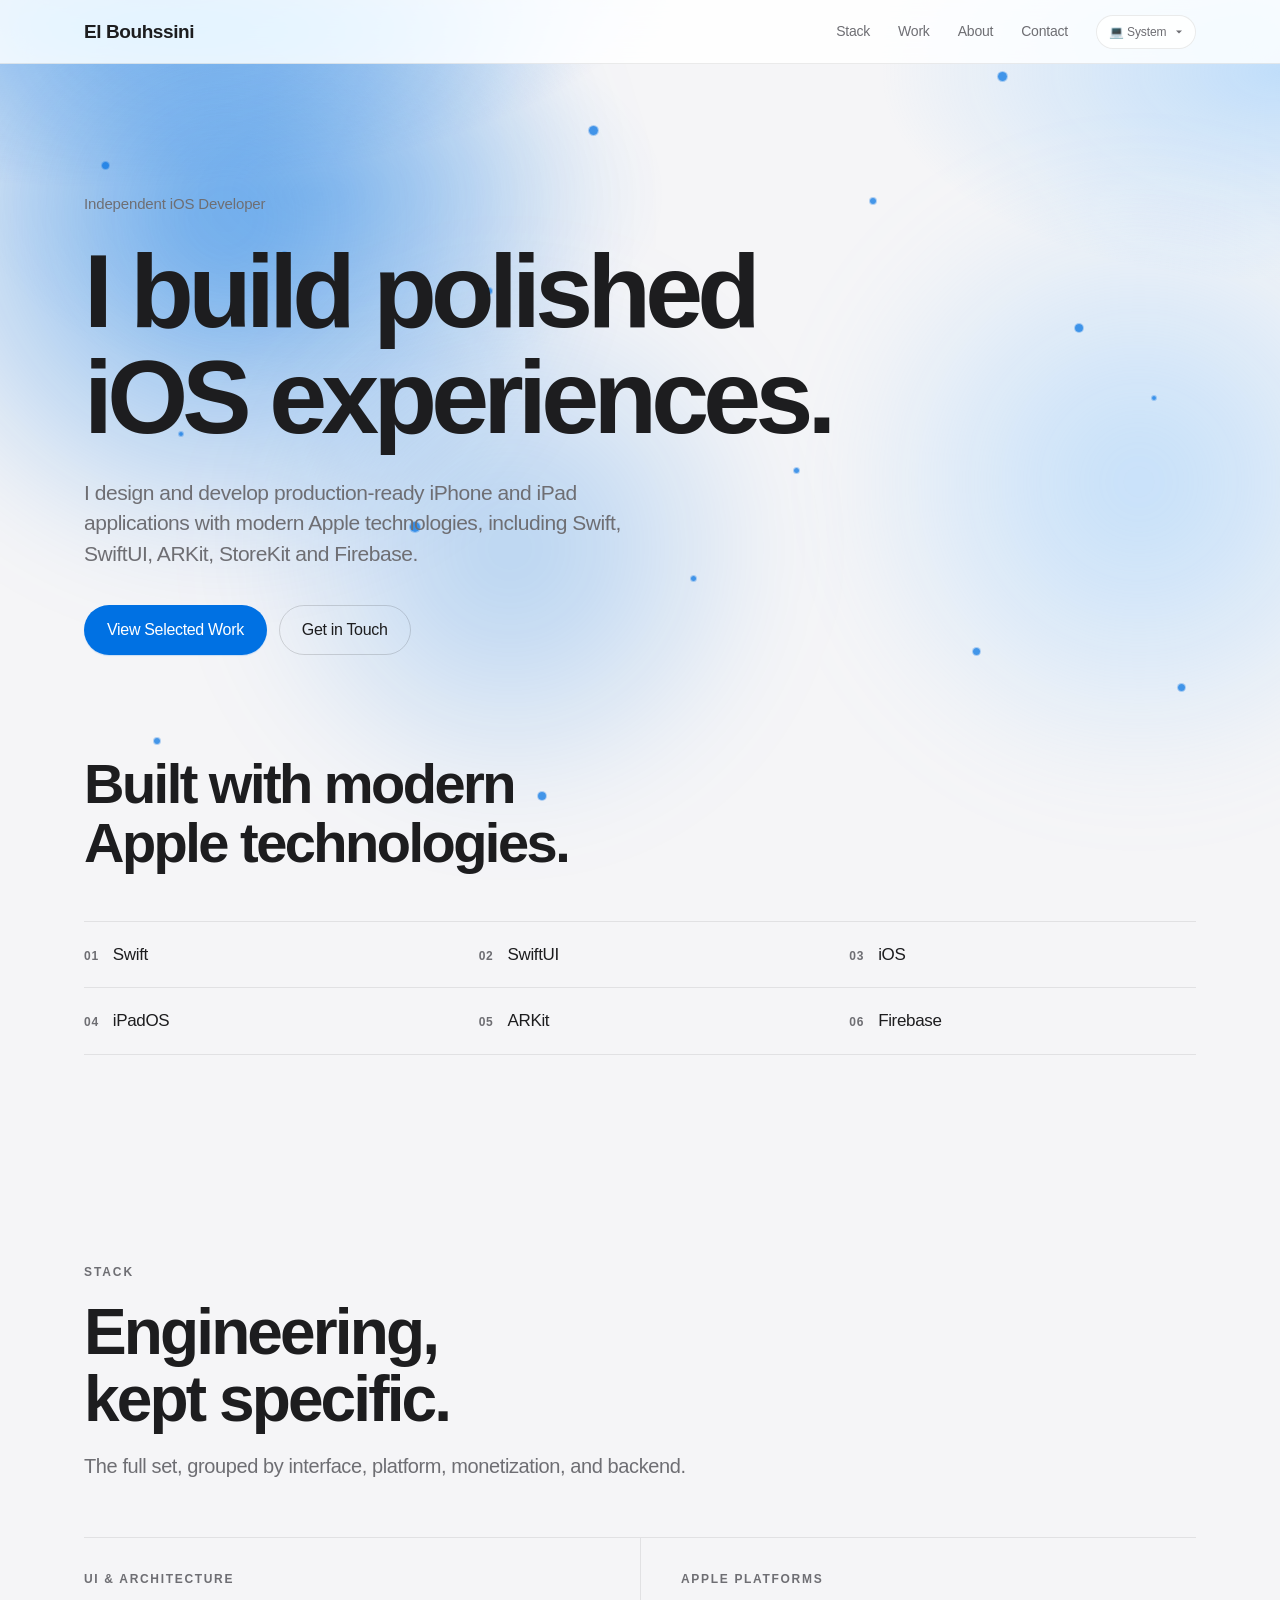
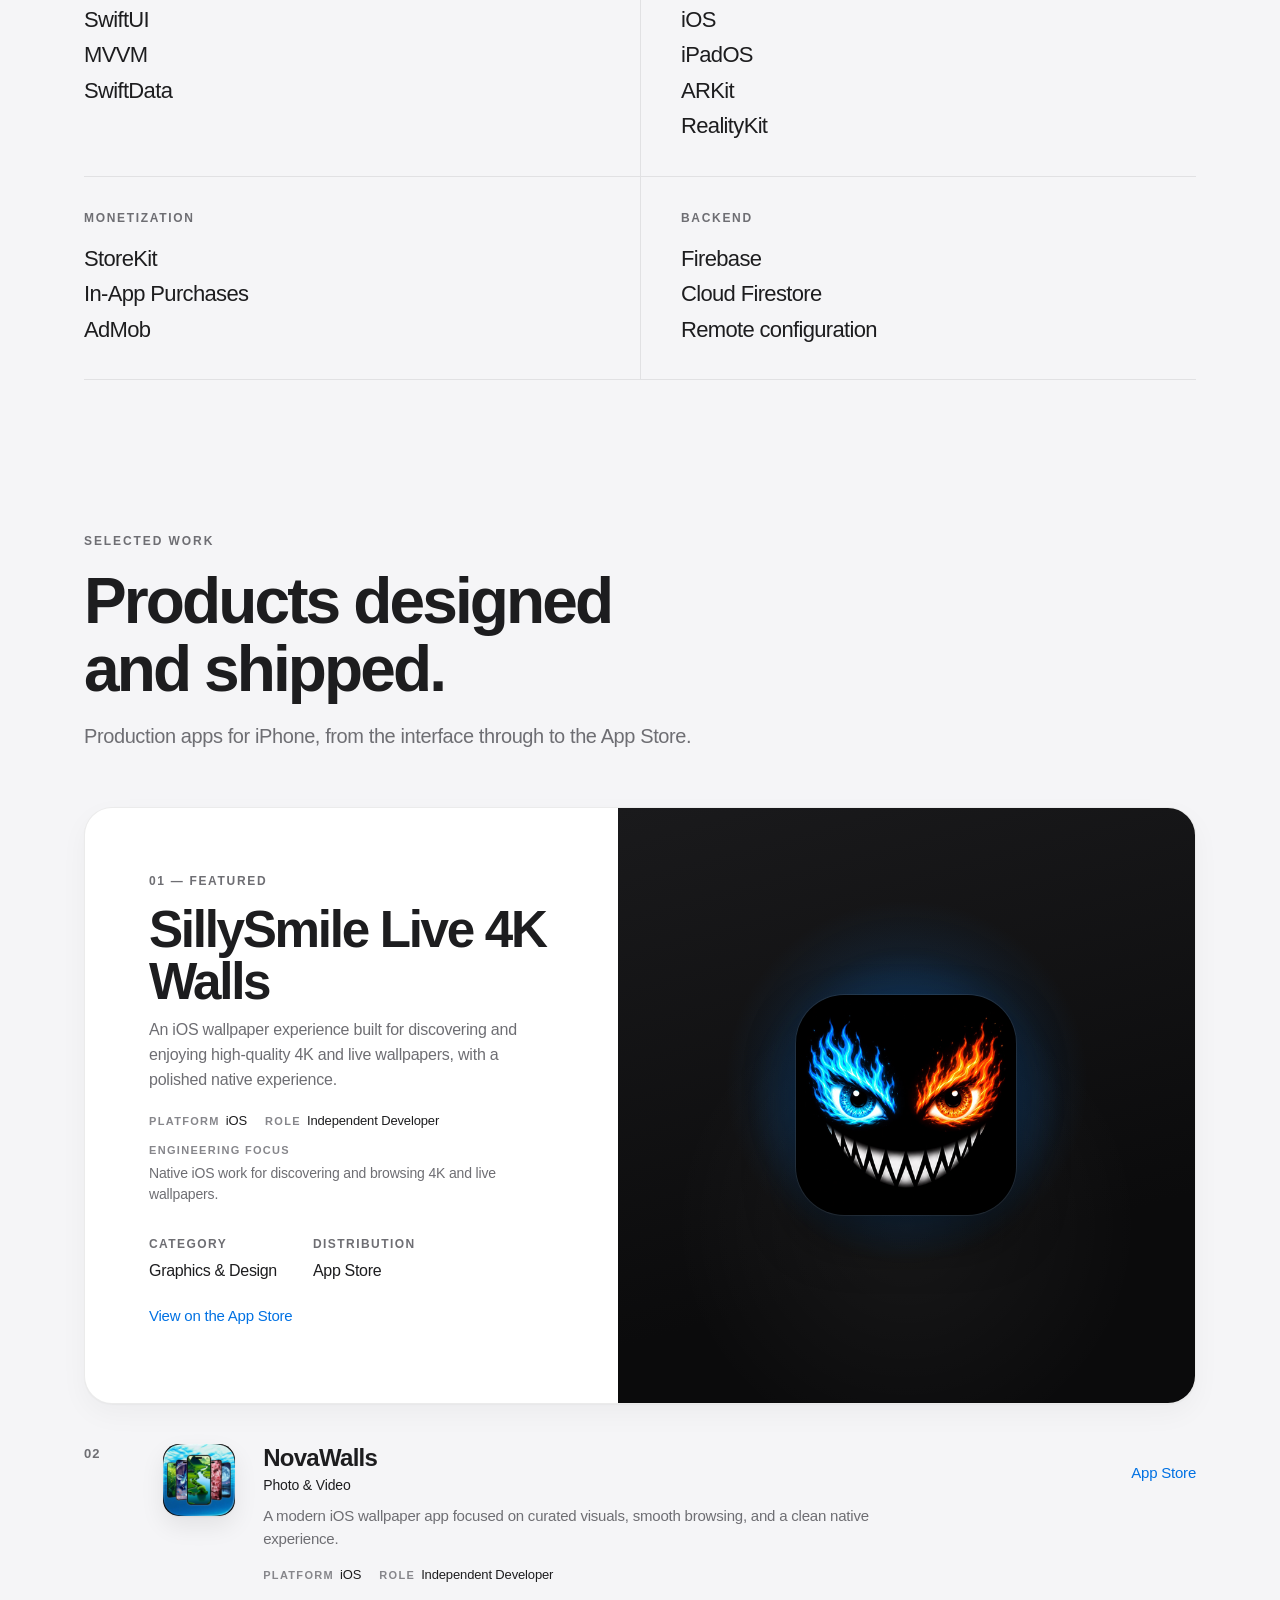
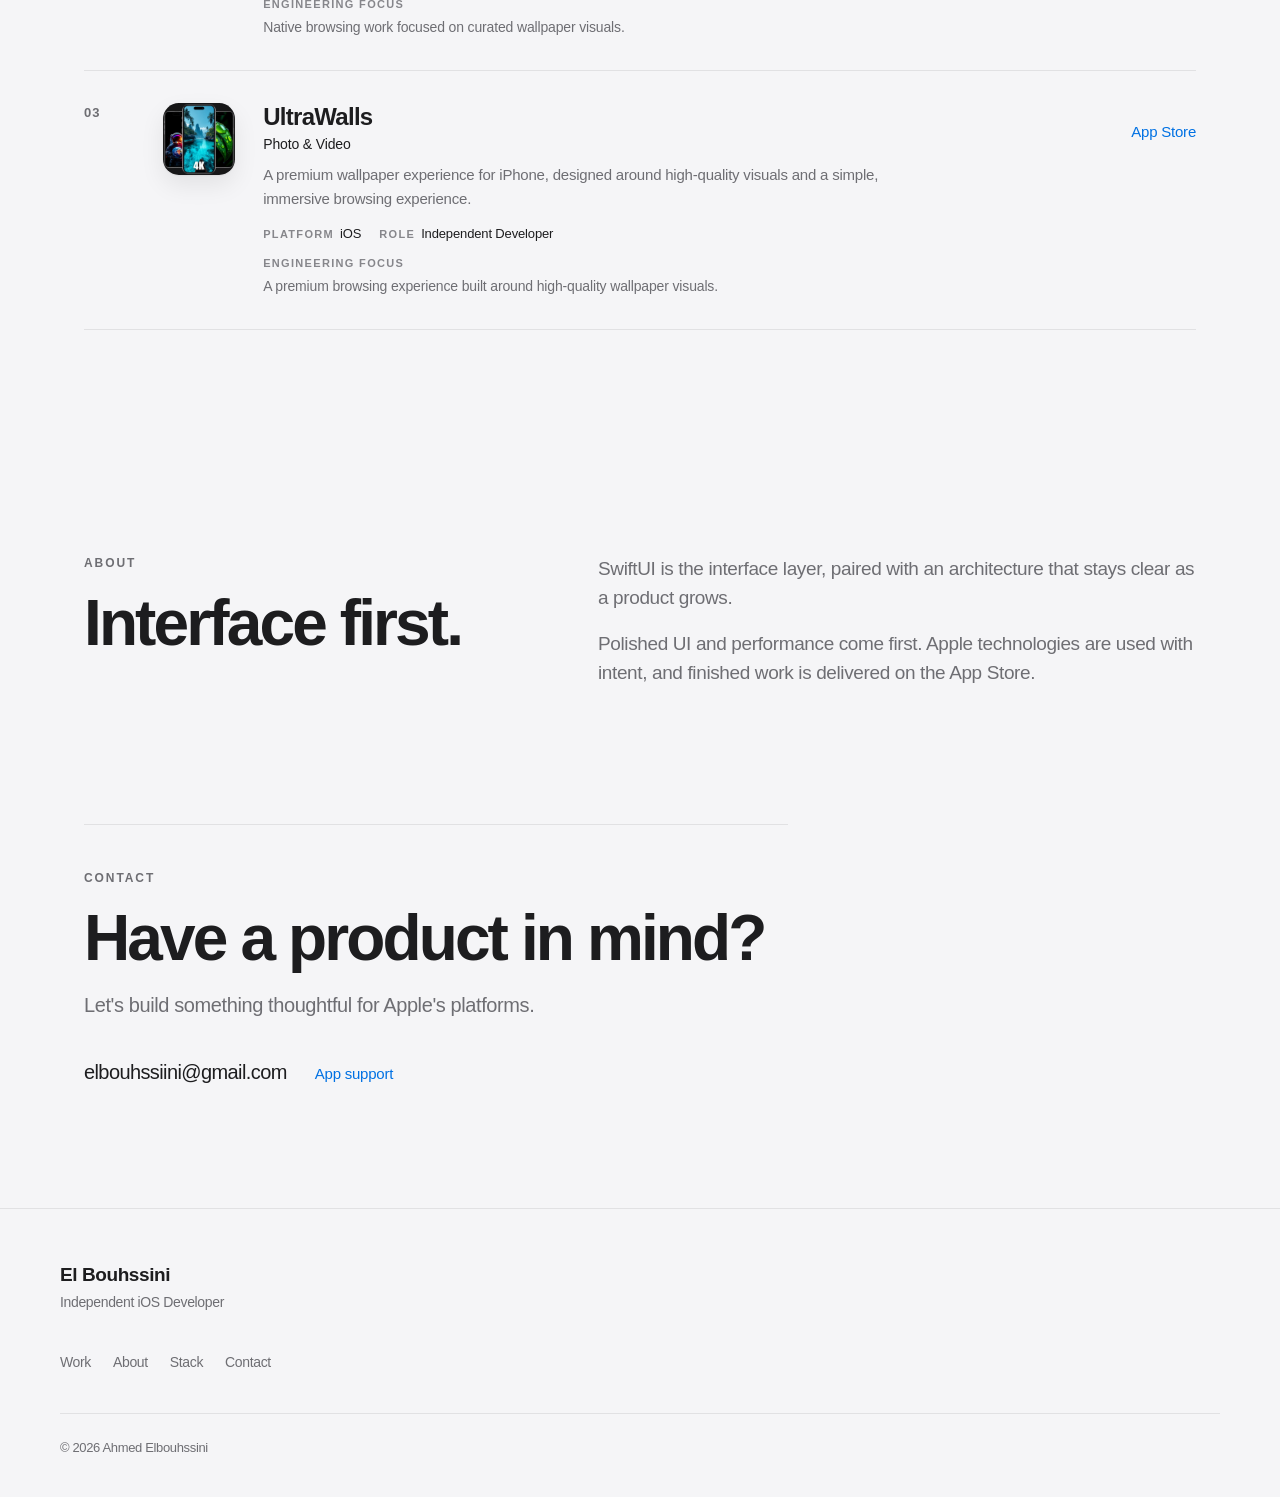
==== commit c9e09140: "Remove Privacy Policy and Terms from the homepage footer. Co-authored-by: Cursor <cursoragent@cursor" ====
--- a/index.html
+++ b/index.html
@@ -230,10 +230,6 @@
             </ul>
             <div class="footer-bottom">
                 <p>&copy; 2026 Ahmed Elbouhssini</p>
-                <div class="footer-meta">
-                    <a href="privacy-policy.html">Privacy Policy</a>
-                    <a href="terms.html">Terms</a>
-                </div>
             </div>
         </div>
     </footer>
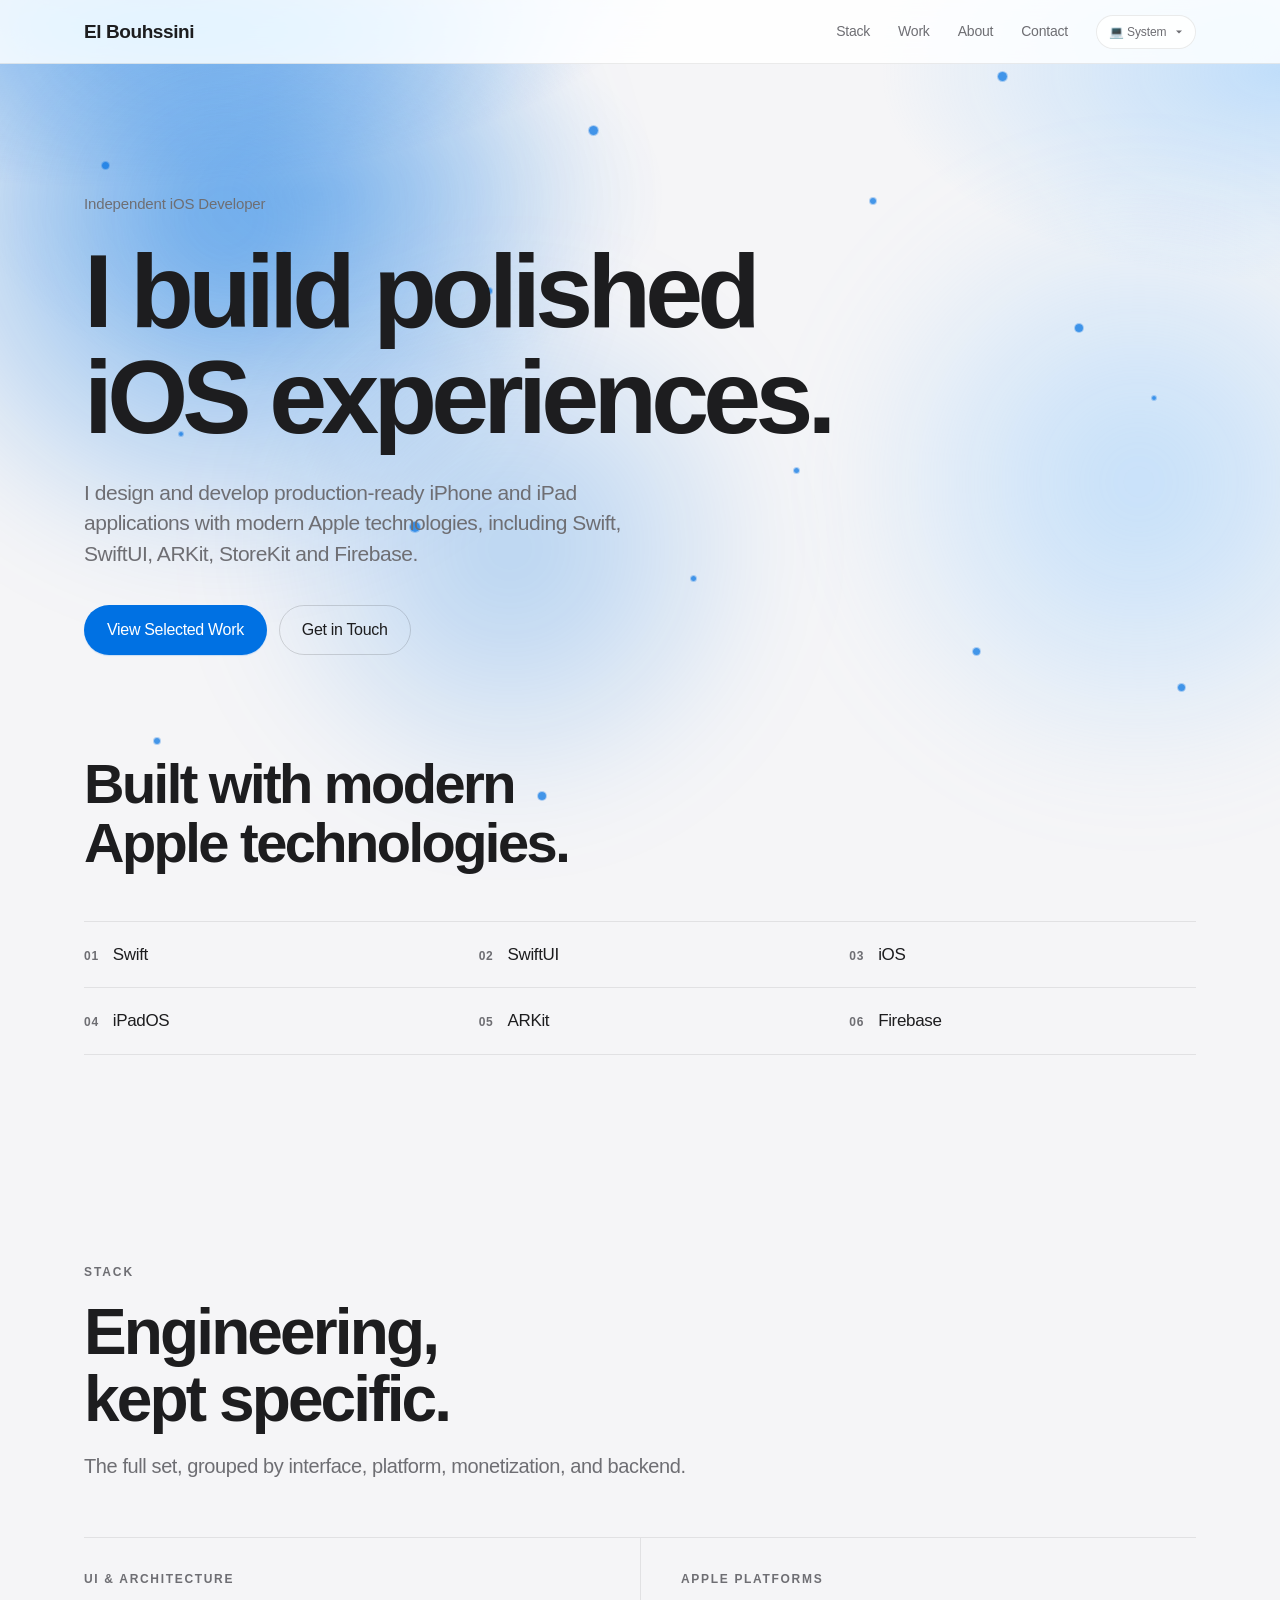
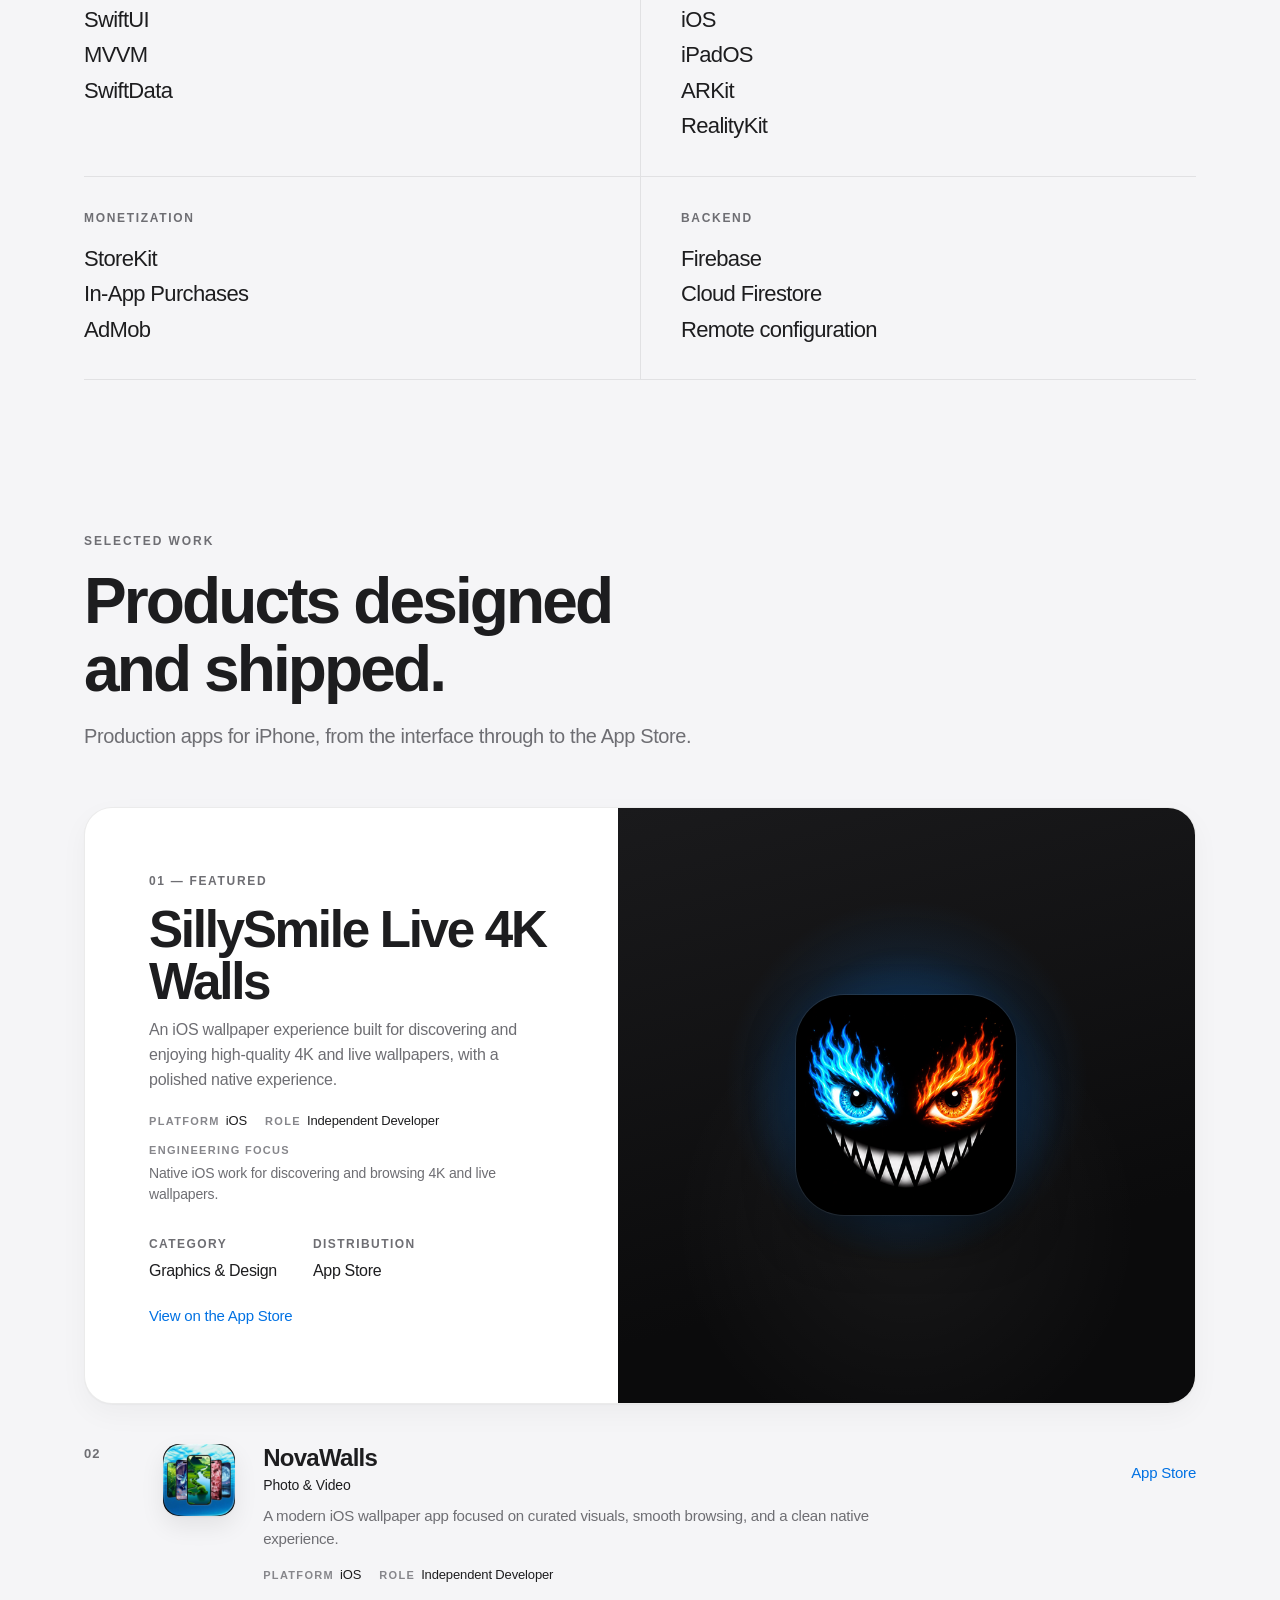
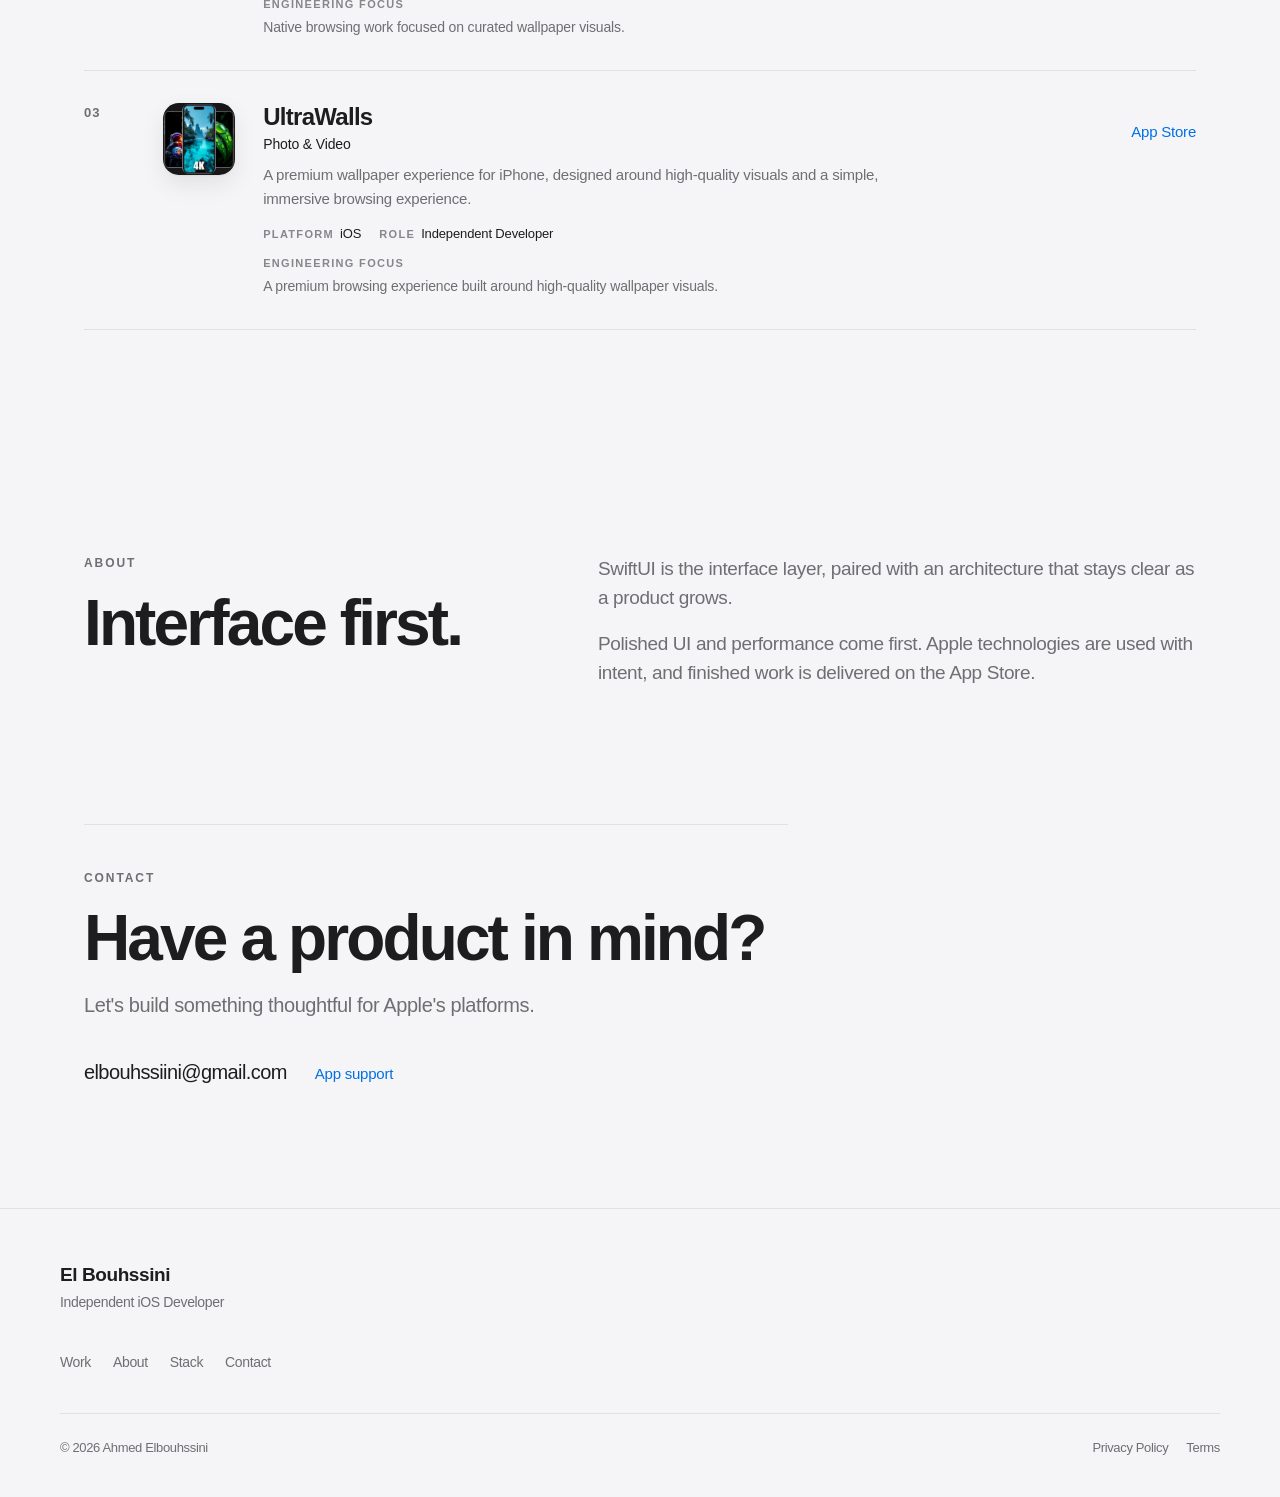
==== commit a6c15d3e: "Add website Privacy Policy and Terms links Co-authored-by: Cursor <cursoragent@cursor.com>" ====
--- a/index.html
+++ b/index.html
@@ -230,6 +230,10 @@
             </ul>
             <div class="footer-bottom">
                 <p>&copy; 2026 Ahmed Elbouhssini</p>
+                <div class="footer-meta">
+                    <a href="/website-privacy-policy.html">Privacy Policy</a>
+                    <a href="/terms.html">Terms</a>
+                </div>
             </div>
         </div>
     </footer>
